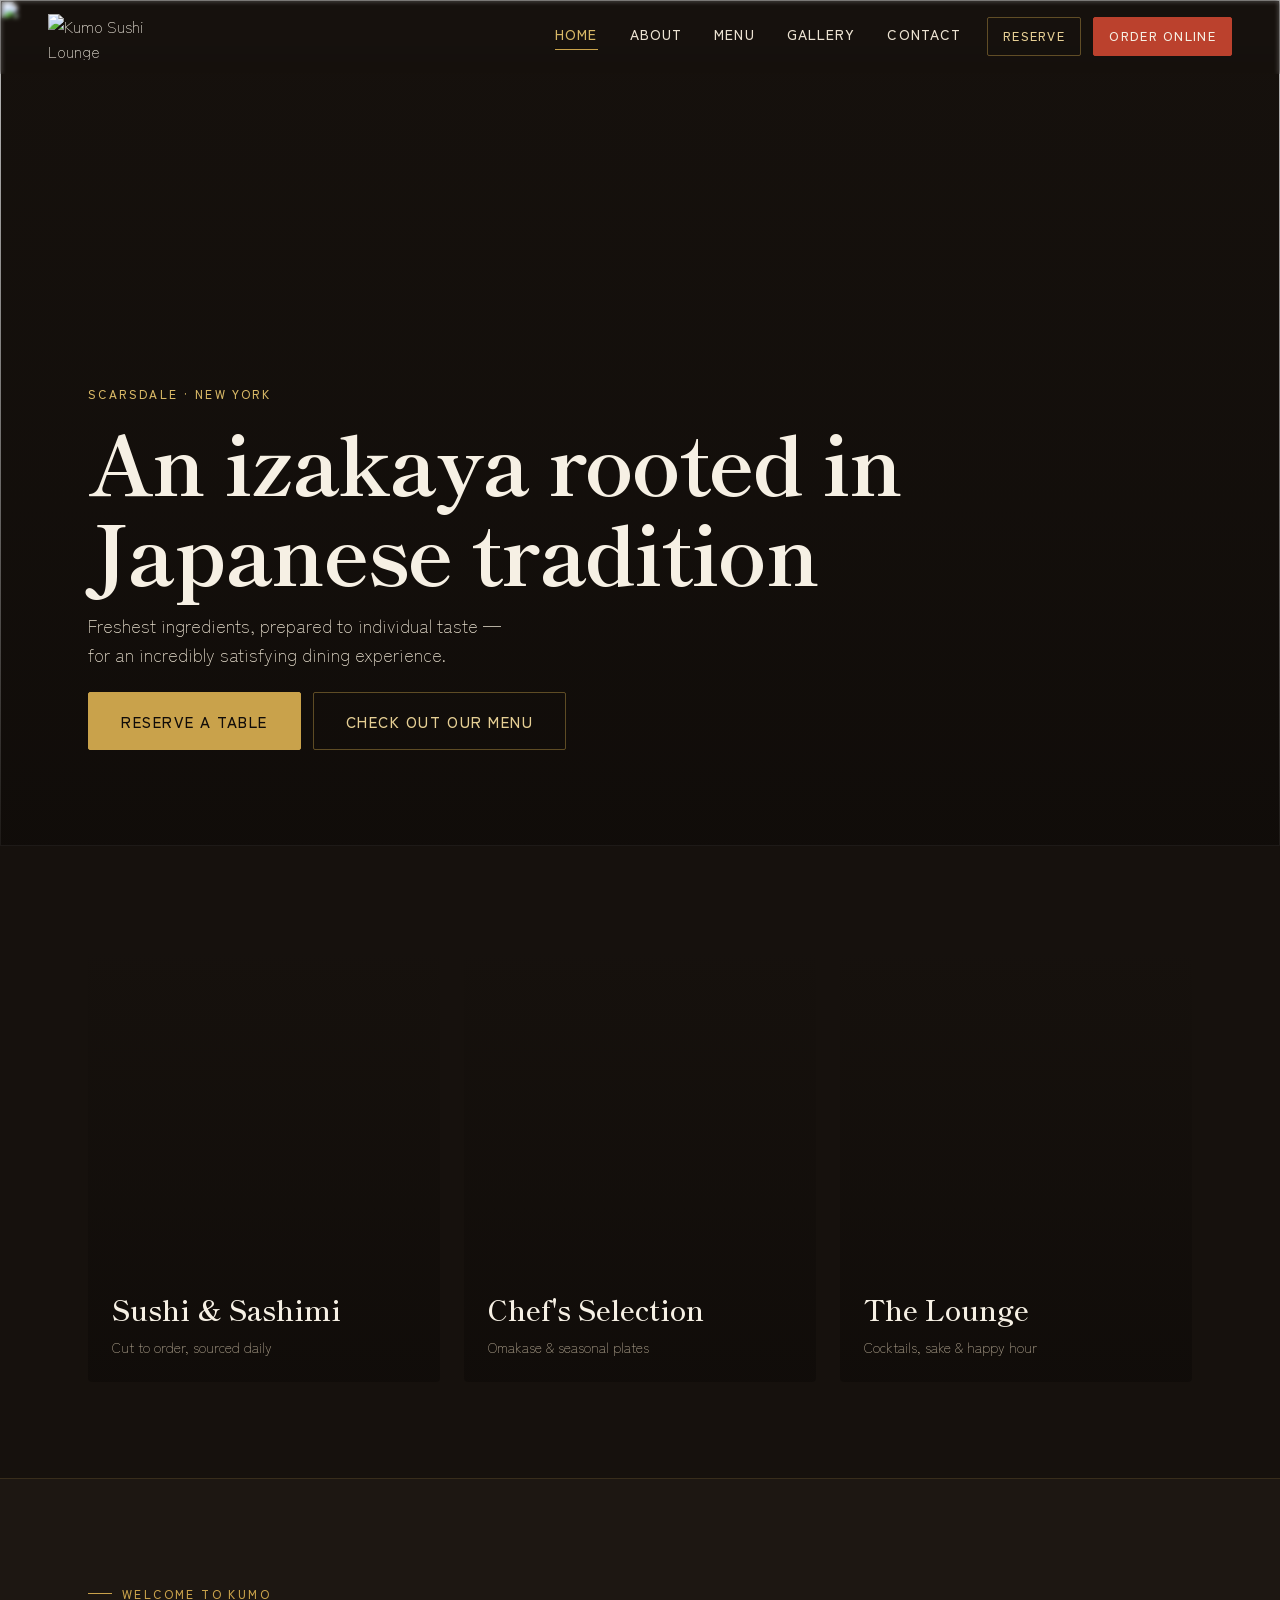
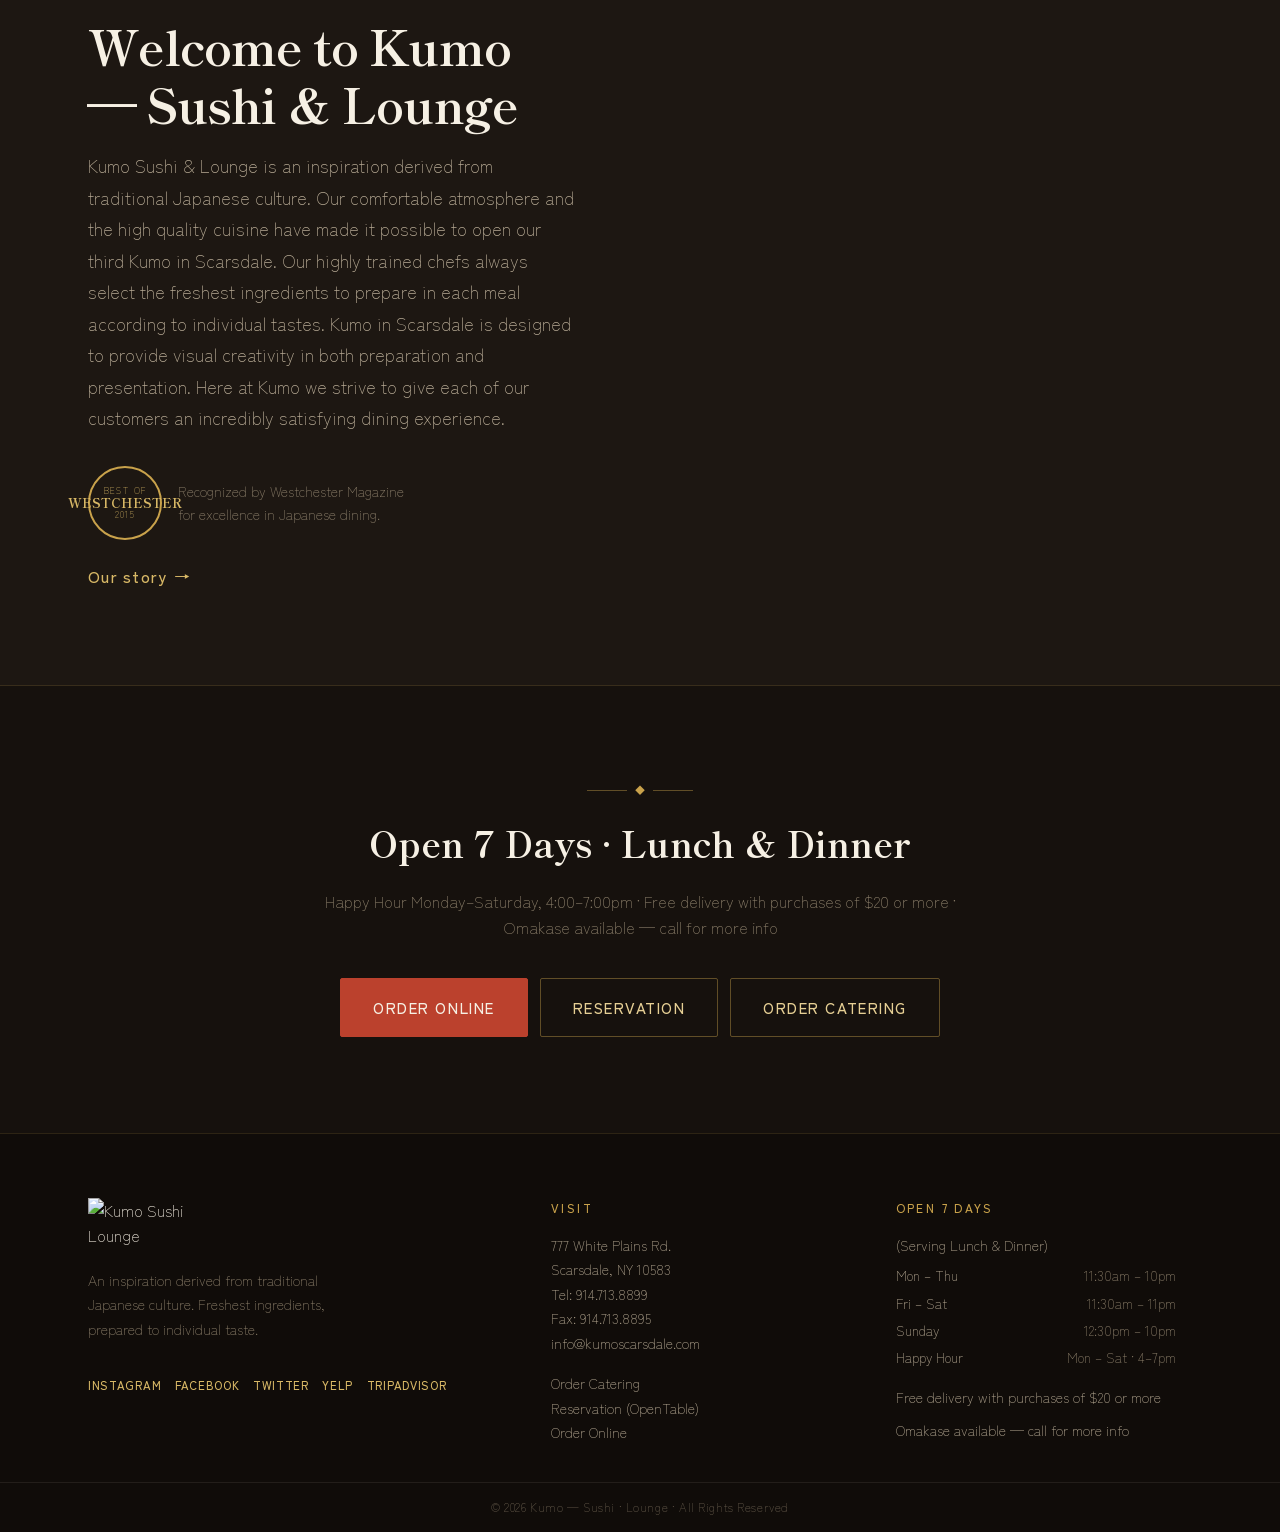
==== index.html @ 569963b5 "Add new pages and update site structure for Kumo Sushi Lounge" ====
<!DOCTYPE html>
<html lang="en">
<head>
<meta charset="utf-8">
<meta name="viewport" content="width=device-width, initial-scale=1">
<meta name="theme-color" content="#c9a24b">
<title>Kumo Sushi Lounge | Japanese Izakaya in Scarsdale, NY</title>
<meta name="description" content="We pick ingredients carefully and use only the freshest and natural ones to prepare every dish, and have been trying to cook them in a healthier way to provide the most nutritious food. Much attention has been attached to ensure you a cozy and inviting ambiance where you could enjoy not only the great meal but also the authentic atmosphere.">
<meta name="robots" content="index, follow">
<meta name="author" content="Kumo Sushi Lounge">
<link rel="canonical" href="https://www.kumoscarsdale.com/">
<meta property="og:type" content="website">
<meta property="og:site_name" content="Kumo Sushi Lounge">
<meta property="og:title" content="Kumo Sushi Lounge | Japanese Izakaya in Scarsdale, NY">
<meta property="og:description" content="We pick ingredients carefully and use only the freshest and natural ones to prepare every dish, and have been trying to cook them in a healthier way to provide the most nutritious food. Much attention has been attached to ensure you a cozy and inviting ambiance where you could enjoy not only the great meal but also the authentic atmosphere.">
<meta property="og:url" content="https://www.kumoscarsdale.com/">
<meta property="og:image" content="https://quseprdus1.blob.core.windows.net/kora-business-images/user-media/dd826c39-4bc3-42fb-8cae-ec34a6b6279a/de8c94d8-887e-4625-825f-ec262dbc28df/1786426370_cwwhte.jpg">
<meta name="twitter:card" content="summary_large_image">
<meta name="twitter:title" content="Kumo Sushi Lounge | Japanese Izakaya in Scarsdale, NY">
<meta name="twitter:description" content="We pick ingredients carefully and use only the freshest and natural ones to prepare every dish, and have been trying to cook them in a healthier way to provide the most nutritious food. Much attention has been attached to ensure you a cozy and inviting ambiance where you could enjoy not only the great meal but also the authentic atmosphere.">
<link rel="icon" href="https://quseprdus1.blob.core.windows.net/kora-business-images/user-media/dd826c39-4bc3-42fb-8cae-ec34a6b6279a/de8c94d8-887e-4625-825f-ec262dbc28df/1786366237_hpxwij.png" type="image/png">
<!-- KORA_GOOGLE_FONTS_START -->
<link rel="preconnect" href="https://fonts.googleapis.com">
<link rel="preconnect" href="https://fonts.gstatic.com" crossorigin>
<link rel="stylesheet" href="https://fonts.googleapis.com/css2?family=Shippori+Mincho:wght@400;500;600;700;800&family=Zen+Kaku+Gothic+New:wght@300;400;500;700&display=swap">
<!-- KORA_GOOGLE_FONTS_END -->
<link href="assets/styles.css" rel="stylesheet">
<link href="assets/site.css" rel="stylesheet">
<link rel="preload" as="image" href="https://quseprdus1.blob.core.windows.net/kora-business-images/user-media/dd826c39-4bc3-42fb-8cae-ec34a6b6279a/de8c94d8-887e-4625-825f-ec262dbc28df/1786426370_cwwhte.jpg">
<script type="application/ld+json">
{
  "@context": "https://schema.org",
  "@type": "Restaurant",
  "name": "Kumo Sushi Lounge",
  "image": "https://quseprdus1.blob.core.windows.net/kora-business-images/user-media/dd826c39-4bc3-42fb-8cae-ec34a6b6279a/de8c94d8-887e-4625-825f-ec262dbc28df/1786426370_cwwhte.jpg",
  "url": "https://www.kumoscarsdale.com/",
  "telephone": "+19147138899",
  "email": "info@kumoscarsdale.com",
  "servesCuisine": ["Japanese", "Sushi"],
  "priceRange": "$$",
  "address": {
    "@type": "PostalAddress",
    "streetAddress": "777 White Plains Rd.",
    "addressLocality": "Scarsdale",
    "addressRegion": "NY",
    "postalCode": "10583",
    "addressCountry": "US"
  },
  "openingHoursSpecification": [
    {"@type":"OpeningHoursSpecification","dayOfWeek":["Monday","Tuesday","Wednesday","Thursday"],"opens":"11:30","closes":"22:00"},
    {"@type":"OpeningHoursSpecification","dayOfWeek":["Friday","Saturday"],"opens":"11:30","closes":"23:00"},
    {"@type":"OpeningHoursSpecification","dayOfWeek":"Sunday","opens":"12:30","closes":"22:00"}
  ],
  "acceptsReservations": "True"
}
</script>
</head>
<body data-page="home">
<a class="sr-only" href="#main">Skip to content</a>
<header class="site-header" data-header></header>
<div class="mobile-nav" data-mobile-nav></div>

<main id="main">
  <section class="hero" aria-label="Kumo Sushi Lounge hero">
    <div class="hero-media">
      <img src="https://quseprdus1.blob.core.windows.net/kora-business-images/user-media/dd826c39-4bc3-42fb-8cae-ec34a6b6279a/de8c94d8-887e-4625-825f-ec262dbc28df/1786426370_cwwhte.jpg" alt="" width="1920" height="1080" fetchpriority="high">
    </div>
    <div class="hero-veil" aria-hidden="true"></div>
    <div class="hero-frame">
      <p class="hero-locale">Scarsdale · New York</p>
      <h1 class="hero-brand">An izakaya rooted in Japanese tradition</h1>
      <p class="hero-line">Freshest ingredients, prepared to individual taste — for an incredibly satisfying dining experience.</p>
      <div class="hero-actions">
        <a class="btn btn-primary" data-reserve href="https://www.opentable.com/restaurant/profile/1505575/reserve?restref=1505575&lang=en-US&ot_source=Restaurant%20website" target="_blank" rel="noopener noreferrer">Reserve a Table</a>
        <a class="btn btn-ghost" href="menu.html">Check Out Our Menu</a>
      </div>
    </div>
  </section>

  <section class="section">
    <div class="tile-grid reveal">
      <a class="tile" href="menu.html" style="background-image:url('https://quseprdus1.blob.core.windows.net/kora-business-images/user-media/dd826c39-4bc3-42fb-8cae-ec34a6b6279a/de8c94d8-887e-4625-825f-ec262dbc28df/1786426315_4klhtc.jpg')" aria-label="Sushi &amp; Sashimi">
        <div class="tile-copy"><h3>Sushi &amp; Sashimi</h3><p>Cut to order, sourced daily</p></div>
      </a>
      <a class="tile" href="menu.html" style="background-image:url('https://quseprdus1.blob.core.windows.net/kora-business-images/user-media/dd826c39-4bc3-42fb-8cae-ec34a6b6279a/de8c94d8-887e-4625-825f-ec262dbc28df/1786426305_e57pcu.jpg')" aria-label="Chef's Selection">
        <div class="tile-copy"><h3>Chef's Selection</h3><p>Omakase &amp; seasonal plates</p></div>
      </a>
      <a class="tile" href="menu.html" style="background-image:url('https://quseprdus1.blob.core.windows.net/kora-business-images/user-media/dd826c39-4bc3-42fb-8cae-ec34a6b6279a/de8c94d8-887e-4625-825f-ec262dbc28df/1786426375_3vnhbb.jpg')" aria-label="The Lounge">
        <div class="tile-copy"><h3>The Lounge</h3><p>Cocktails, sake &amp; happy hour</p></div>
      </a>
    </div>
  </section>

  <section class="story" id="about">
    <div class="story-inner">
      <div class="reveal">
        <p class="kicker">Welcome to Kumo</p>
        <h2>Welcome to Kumo — Sushi &amp; Lounge</h2>
        <p>Kumo Sushi &amp; Lounge is an inspiration derived from traditional Japanese culture. Our comfortable atmosphere and the high quality cuisine have made it possible to open our third Kumo in Scarsdale. Our highly trained chefs always select the freshest ingredients to prepare in each meal according to individual tastes. Kumo in Scarsdale is designed to provide visual creativity in both preparation and presentation. Here at Kumo we strive to give each of our customers an incredibly satisfying dining experience.</p>
        <div class="award-row">
          <div class="award-seal" aria-hidden="true"><span>BEST OF</span><span>WESTCHESTER</span><span>2015</span></div>
          <p>Recognized by Westchester Magazine for excellence in Japanese dining.</p>
        </div>
        <p style="margin-top:1.5rem"><a class="text-link" href="about.html">Our story <span aria-hidden="true">→</span></a></p>
      </div>
      <div class="story-media reveal" style="background-image:url('https://quseprdus1.blob.core.windows.net/kora-business-images/user-media/dd826c39-4bc3-42fb-8cae-ec34a6b6279a/de8c94d8-887e-4625-825f-ec262dbc28df/1786426300_f0ncqg.jpg')" role="img" aria-label="Sashimi at Kumo"></div>
    </div>
  </section>

  <section class="section hours-band reveal">
    <div class="divider" aria-hidden="true"><i></i><span>◆</span><i></i></div>
    <h2>Open 7 Days · Lunch &amp; Dinner</h2>
    <p>Happy Hour Monday–Saturday, 4:00–7:00pm · Free delivery with purchases of $20 or more · Omakase available — call for more info</p>
    <div class="hero-actions">
      <a class="btn btn-hot" data-order href="https://www.toasttab.com/kumo-sushi" target="_blank" rel="noopener noreferrer">Order Online</a>
      <a class="btn btn-ghost" data-reserve href="https://www.opentable.com/restaurant/profile/1505575/reserve?restref=1505575&lang=en-US&ot_source=Restaurant%20website" target="_blank" rel="noopener noreferrer">Reservation</a>
      <a class="btn btn-ghost" data-catering href="https://www.ezcater.com/catering/pvt/kumo-japanese-restaurant-3?fcv=1" target="_blank" rel="noopener noreferrer">Order Catering</a>
    </div>
  </section>
</main>

<footer class="site-footer" data-footer></footer>
<script src="js/includes.js" defer></script>
<script src="js/main.js" defer></script>
</body>
</html>
---- assets/styles.css ----
/* Compiled Tailwind placeholder — brand tokens mirrored for Kora agent. */
:root, :host {
  --font-sans: ui-sans-serif, system-ui, sans-serif;
  --color-brand-primary: #c9a24b;
  --color-brand-primary-dark: #a9853a;
  --color-brand-primary-foreground: #100c09;
  --color-brand-secondary: #16110d;
  --color-brand-secondary-foreground: #f6f0e4;
  --color-brand-accent: #bb412d;
  --color-brand-accent-foreground: #f6f0e4;
  --color-brand-dark: #100c09;
  --color-brand-ink: #f6f0e4;
  --color-brand-muted: #8f826d;
  --color-brand-soft: #1d1712;
  --color-brand-border: rgba(201, 162, 75, 0.28);
  --font-brand: "Shippori Mincho", "Times New Roman", serif;
  --font-heading: "Shippori Mincho", "Times New Roman", serif;
  --font-body: "Zen Kaku Gothic New", system-ui, sans-serif;
  --font-nav: "Zen Kaku Gothic New", system-ui, sans-serif;
}
@layer base {
  :root {
    --header-h: 72px;
    --site-chrome-h: 72px;
    --ease: cubic-bezier(0.22, 1, 0.36, 1);
    --color-brand-primary: #c9a24b;
    --color-brand-primary-dark: #a9853a;
    --color-brand-primary-foreground: #100c09;
    --color-brand-secondary: #16110d;
    --color-brand-secondary-foreground: #f6f0e4;
    --color-brand-accent: #bb412d;
    --color-brand-accent-foreground: #f6f0e4;
    --color-brand-dark: #100c09;
    --color-brand-ink: #f6f0e4;
    --color-brand-muted: #8f826d;
    --color-brand-soft: #1d1712;
    --color-brand-border: rgba(201, 162, 75, 0.28);
    --font-brand: "Shippori Mincho", "Times New Roman", serif;
    --font-heading: "Shippori Mincho", "Times New Roman", serif;
    --font-body: "Zen Kaku Gothic New", system-ui, sans-serif;
    --font-nav: "Zen Kaku Gothic New", system-ui, sans-serif;
  }
  html { scroll-behavior: smooth; }
  body {
    font-family: var(--font-body);
    color: var(--color-brand-ink);
    background: var(--color-brand-secondary);
    line-height: 1.6;
    -webkit-font-smoothing: antialiased;
  }
  h1, h2, h3, h4, h5, h6 { font-family: var(--font-brand); }
}
---- assets/site.css ----
/* Kumo Sushi Lounge — layout/components aligned to design-system NavBar, Home, Pages, Footer */
:root {
  /* Ink */
  --kumo-ink-900: #100c09;
  --kumo-ink-800: #16110d;
  --kumo-ink-700: #1d1712;
  --kumo-ink-600: #26201a;

  /* Gold */
  --kumo-gold-300: #e6cf94;
  --kumo-gold-400: #d8b866;
  --kumo-gold-500: #c9a24b;
  --kumo-gold-600: #a9853a;

  /* Vermilion */
  --kumo-red-400: #d0523c;
  --kumo-red-500: #bb412d;

  /* Cream */
  --kumo-cream-50: #f6f0e4;
  --kumo-cream-100: #ece3d2;
  --kumo-cream-300: #b9ac96;
  --kumo-cream-400: #8f826d;
  --kumo-cream-500: #6a5f4f;

  /* Semantic */
  --surface-base: var(--kumo-ink-800);
  --surface-raised: var(--kumo-ink-700);
  --surface-footer: var(--kumo-ink-900);
  --border-hairline: rgba(201, 162, 75, 0.16);
  --border-strong: rgba(201, 162, 75, 0.42);
  --border-muted: rgba(246, 240, 228, 0.08);
  --accent: var(--kumo-gold-500);
  --accent-hover: var(--kumo-gold-400);
  --accent-hot: var(--kumo-red-500);
  --accent-hot-hover: var(--kumo-red-400);
  --text-strong: var(--kumo-cream-50);
  --text-body: var(--kumo-cream-300);
  --text-muted: var(--kumo-cream-400);
  --text-on-accent: var(--kumo-ink-900);

  /* Kora brand mirrors */
  --color-brand-primary: var(--kumo-gold-500);
  --color-brand-primary-dark: var(--kumo-gold-600);
  --color-brand-primary-foreground: var(--kumo-ink-900);
  --color-brand-secondary: var(--kumo-ink-800);
  --color-brand-secondary-foreground: var(--kumo-cream-50);
  --color-brand-accent: var(--kumo-red-500);
  --color-brand-accent-foreground: var(--kumo-cream-50);
  --color-brand-dark: var(--kumo-ink-900);
  --color-brand-ink: var(--kumo-cream-50);
  --color-brand-muted: var(--kumo-cream-400);
  --color-brand-soft: var(--kumo-ink-700);
  --color-brand-border: var(--border-hairline);

  --font-brand: "Shippori Mincho", "Times New Roman", serif;
  --font-heading: "Shippori Mincho", "Times New Roman", serif;
  --font-display: "Shippori Mincho", "Times New Roman", serif;
  --font-nav: "Zen Kaku Gothic New", system-ui, sans-serif;
  --font-body: "Zen Kaku Gothic New", system-ui, sans-serif;

  --space-3: 0.75rem;
  --space-4: 1rem;
  --space-5: 1.5rem;
  --space-6: 2rem;
  --space-7: 3rem;
  --space-8: 4rem;
  --space-9: 6rem;
  --radius-sm: 2px;
  --radius-md: 4px;
  --container-max: 1200px;
  --container-wide: 1440px;
  --header-h: 72px;
  --site-chrome-h: 72px;
  --ease: cubic-bezier(0.22, 1, 0.36, 1);
  --pad: clamp(1.15rem, 4.5vw, 3rem);
  --max: var(--container-max);
  --wide: var(--container-wide);
  --scrim-bottom: linear-gradient(to top, rgba(16, 12, 9, 0.92) 0%, rgba(16, 12, 9, 0.5) 40%, rgba(16, 12, 9, 0) 100%);
  --glow-gold-strong: 0 0 24px rgba(201, 162, 75, 0.4);
  --transition-base: all 260ms var(--ease);
  --ls-wide: 0.08em;
  --ls-wider: 0.2em;
}

*, *::before, *::after { box-sizing: border-box; margin: 0; padding: 0; }

html { scroll-behavior: smooth; overflow-x: clip; }

body {
  font-family: var(--font-body);
  color: var(--text-strong);
  background: var(--surface-base);
  line-height: 1.6;
  font-weight: 300;
  overflow-x: clip;
  -webkit-font-smoothing: antialiased;
}

body.nav-open { overflow: hidden; }

img { max-width: 100%; display: block; }
a { color: inherit; text-decoration: none; }
button { font: inherit; cursor: pointer; border: 0; background: none; color: inherit; }
ul { list-style: none; }
address { font-style: normal; }
h1, h2, h3, h4, h5, h6 { font-family: var(--font-display); font-weight: 700; color: var(--text-strong); }

.sr-only {
  position: absolute; width: 1px; height: 1px; padding: 0; margin: -1px;
  overflow: hidden; clip: rect(0,0,0,0); white-space: nowrap; border: 0;
}

.kicker {
  display: inline-flex;
  align-items: center;
  gap: 10px;
  font-family: var(--font-body);
  font-size: 0.75rem;
  font-weight: 500;
  letter-spacing: var(--ls-wider);
  text-transform: uppercase;
  color: var(--kumo-gold-500);
}
.story .kicker::before {
  content: "";
  width: 24px;
  height: 1px;
  background: var(--accent);
  display: inline-block;
}

.text-link {
  display: inline-flex;
  align-items: center;
  gap: 0.4rem;
  color: var(--kumo-gold-400);
  font-weight: 500;
  letter-spacing: var(--ls-wide);
  transition: color 0.25s var(--ease);
}
.text-link:hover { color: var(--kumo-gold-300); }

/* Buttons — match DS Button.jsx */
.btn {
  display: inline-flex;
  align-items: center;
  justify-content: center;
  gap: 10px;
  padding: 0.8rem 1.35rem;
  font-family: var(--font-body);
  font-size: 0.875rem;
  font-weight: 500;
  letter-spacing: 0.1em;
  text-transform: uppercase;
  border-radius: var(--radius-sm);
  border: 1px solid transparent;
  white-space: nowrap;
  max-width: 100%;
  transition: var(--transition-base);
}
.btn-sm {
  padding: 0.5rem 0.95rem;
  font-size: 0.8rem;
}
.btn-lg,
.hero-actions .btn,
.hours-band .btn,
.menu-foot .btn,
.menu-actions .btn {
  padding: 0.95rem 1.5rem;
  font-size: 0.9rem;
}
.btn-primary {
  background: var(--accent);
  color: var(--text-on-accent);
  border-color: var(--accent);
}
.btn-primary:hover {
  background: var(--accent-hover);
  border-color: var(--accent-hover);
  box-shadow: var(--glow-gold-strong);
}
.btn-hot {
  background: var(--accent-hot);
  color: var(--kumo-cream-50);
  border-color: var(--accent-hot);
}
.btn-hot:hover {
  background: var(--accent-hot-hover);
  border-color: var(--accent-hot-hover);
}
.btn-ghost {
  background: transparent;
  color: var(--kumo-gold-300);
  border-color: var(--border-strong);
}
.btn-ghost:hover {
  background: rgba(201, 162, 75, 0.1);
  border-color: var(--accent);
  color: var(--kumo-gold-300);
}

/* ========== Header / NavBar ========== */
.site-header {
  position: fixed;
  inset: 0 0 auto;
  z-index: 100;
  background: transparent;
  border-bottom: 1px solid transparent;
  backdrop-filter: blur(2px);
  transition: background 0.3s var(--ease), border-color 0.3s var(--ease), backdrop-filter 0.3s var(--ease);
}
.site-header.is-scrolled {
  background: rgba(16, 12, 9, 0.88);
  border-bottom-color: var(--border-hairline);
  backdrop-filter: blur(8px);
}
body:not([data-page="home"]) .site-header {
  background: var(--surface-footer);
  border-bottom-color: var(--border-hairline);
  backdrop-filter: none;
}

.nav-shell {
  width: min(var(--container-wide), 100%);
  margin: 0 auto;
  padding: 0.85rem var(--pad);
  display: flex;
  align-items: center;
  gap: clamp(0.75rem, 2vw, 2rem);
}

.brand {
  display: flex;
  align-items: center;
  flex-shrink: 0;
}
.brand img {
  height: clamp(34px, 8vw, 46px);
  width: auto;
  object-fit: contain;
}

.nav-links {
  display: flex;
  align-items: center;
  gap: var(--space-6);
  margin-left: auto;
  font-family: var(--font-body);
  font-size: 0.875rem;
  font-weight: 500;
}
.nav-links a {
  color: var(--kumo-cream-100);
  letter-spacing: var(--ls-wide);
  text-transform: uppercase;
  padding-bottom: 4px;
  border-bottom: 1px solid transparent;
  transition: var(--transition-base);
}
.nav-links a:hover {
  color: var(--kumo-gold-400);
}
.nav-links a[aria-current="page"] {
  color: var(--kumo-gold-400);
  border-bottom-color: var(--accent);
}

.nav-actions {
  display: flex;
  align-items: center;
  gap: var(--space-3);
  flex-shrink: 0;
}

.nav-toggle {
  display: none;
  width: 42px;
  height: 42px;
  align-items: center;
  justify-content: center;
  color: var(--text-strong);
  margin-left: auto;
}
.icon-stroke { width: 22px; height: 22px; }

.mobile-nav {
  display: none;
  position: fixed;
  left: 0; right: 0;
  top: var(--header-h);
  z-index: 99;
  max-height: calc(100dvh - var(--header-h));
  overflow-y: auto;
  background: var(--surface-footer);
  border-bottom: 1px solid var(--border-hairline);
  padding: 0.75rem var(--pad) 1.25rem;
  flex-direction: column;
  gap: 0.15rem;
}
.mobile-nav.is-open { display: flex; }
.mobile-nav a {
  font-family: var(--font-body);
  font-weight: 500;
  letter-spacing: var(--ls-wide);
  text-transform: uppercase;
  padding: 0.85rem 0;
  color: var(--kumo-cream-100);
  font-size: 0.95rem;
  border-bottom: 1px solid var(--border-muted);
  min-height: 44px;
  display: flex;
  align-items: center;
}
.mobile-nav a:last-child { border-bottom: 0; }

@media (max-width: 980px) {
  .nav-links,
  .nav-actions { display: none; }
  .nav-toggle { display: inline-flex; }
}

/* ========== Hero ========== */
.hero {
  position: relative;
  min-height: min(94vh, 920px);
  min-height: min(94dvh, 920px);
  display: flex;
  align-items: flex-end;
  color: var(--text-strong);
  overflow: hidden;
}
.hero-media { position: absolute; inset: 0; }
.hero-media img {
  width: 100%;
  height: 100%;
  object-fit: cover;
  animation: hero-zoom 18s ease-in-out infinite alternate;
}
@keyframes hero-zoom {
  from { transform: scale(1); }
  to { transform: scale(1.06); }
}
.hero-veil {
  position: absolute;
  inset: 0;
  z-index: 1;
  background: var(--scrim-bottom);
}
.hero-frame {
  position: relative;
  z-index: 2;
  width: min(var(--container-max), 100%);
  margin: 0 auto;
  padding: calc(var(--header-h) + 1.25rem) var(--pad) clamp(2.5rem, 8vw, 6rem);
}
.hero-locale {
  font-family: var(--font-body);
  font-size: clamp(0.68rem, 1.8vw, 0.75rem);
  font-weight: 500;
  letter-spacing: var(--ls-wider);
  text-transform: uppercase;
  color: var(--kumo-gold-400);
}
.hero-brand {
  margin: 0.75rem 0 0;
  font-family: var(--font-display);
  font-weight: 700;
  font-size: clamp(2rem, 6.5vw, 5.25rem);
  line-height: 1.08;
  letter-spacing: -0.02em;
  max-width: 16ch;
  color: var(--text-strong);
  text-wrap: balance;
}
.hero-line {
  margin: 1rem 0 0;
  max-width: 46ch;
  font-family: var(--font-body);
  font-weight: 300;
  font-size: clamp(0.95rem, 2.4vw, 1.125rem);
  line-height: 1.65;
  color: var(--kumo-cream-100);
}
.hero-actions {
  display: flex;
  flex-wrap: wrap;
  gap: 0.75rem;
  margin-top: 1.35rem;
}

/* ========== Sections ========== */
.section {
  width: min(var(--container-max), 100%);
  margin: 0 auto;
  padding: clamp(2.75rem, 8vw, 6rem) var(--pad);
}

.tile-grid {
  display: grid;
  grid-template-columns: 1fr;
  gap: 1rem;
}
@media (min-width: 640px) {
  .tile-grid { grid-template-columns: repeat(2, 1fr); gap: 1.25rem; }
}
@media (min-width: 960px) {
  .tile-grid { grid-template-columns: repeat(3, 1fr); gap: var(--space-5); }
}
.tile {
  position: relative;
  aspect-ratio: 4 / 5;
  overflow: hidden;
  border-radius: var(--radius-md);
  background: center/cover no-repeat;
}
.tile::after {
  content: "";
  position: absolute;
  inset: 0;
  background: var(--scrim-bottom);
}
.tile-copy {
  position: absolute;
  bottom: 0;
  left: 0;
  z-index: 1;
  padding: clamp(1rem, 3vw, 1.5rem);
}
.tile-copy h3 {
  font-family: var(--font-display);
  font-size: clamp(1.35rem, 3vw, 1.75rem);
  font-weight: 600;
  color: var(--text-strong);
}
.tile-copy p {
  margin-top: 4px;
  font-size: 0.875rem;
  font-weight: 300;
  color: var(--kumo-cream-300);
}

.story {
  background: var(--surface-raised);
  border-top: 1px solid var(--border-hairline);
  border-bottom: 1px solid var(--border-hairline);
}
.story-inner {
  width: min(var(--container-max), 100%);
  margin: 0 auto;
  padding: clamp(2.75rem, 8vw, 6rem) var(--pad);
  display: grid;
  grid-template-columns: 1fr;
  gap: clamp(1.5rem, 4vw, 4rem);
  align-items: center;
}
@media (min-width: 900px) {
  .story-inner { grid-template-columns: 1fr 1fr; }
}
.story h2 {
  margin-top: 14px;
  font-size: clamp(1.65rem, 4.2vw, 3rem);
  font-weight: 700;
  line-height: 1.2;
  letter-spacing: -0.02em;
  text-wrap: balance;
}
.story .kicker + h2 + p {
  margin-top: 18px;
  color: var(--text-body);
  font-weight: 300;
  font-size: clamp(1rem, 2.2vw, 1.125rem);
  line-height: 1.75;
  max-width: 54ch;
}
.story-media {
  min-height: 220px;
  background: center/cover no-repeat;
  aspect-ratio: 4 / 3;
  border-radius: var(--radius-md);
  order: -1;
}
@media (min-width: 900px) {
  .story-media { order: 0; min-height: 280px; }
}
.award-row {
  display: flex;
  align-items: center;
  gap: var(--space-4);
  margin-top: var(--space-6);
}
.award-seal {
  width: 74px;
  height: 74px;
  border-radius: 50%;
  border: 2px solid var(--accent);
  display: flex;
  flex-direction: column;
  align-items: center;
  justify-content: center;
  text-align: center;
  line-height: 1.1;
  color: var(--kumo-gold-400);
  flex-shrink: 0;
}
.award-seal span:nth-child(1),
.award-seal span:nth-child(3) { font-size: 9px; letter-spacing: 0.15em; }
.award-seal span:nth-child(2) {
  font-family: var(--font-display);
  font-size: 13px;
  font-weight: 700;
}
.award-row p {
  margin: 0;
  font-size: 0.875rem;
  font-weight: 300;
  color: var(--text-muted);
  max-width: 30ch;
}

.hours-band {
  text-align: center;
  display: flex;
  flex-direction: column;
  align-items: center;
  gap: 1rem;
}
.hours-band h2 {
  font-size: clamp(1.45rem, 4vw, 2.25rem);
  font-weight: 700;
  text-wrap: balance;
  padding-inline: 0.25rem;
}
.hours-band > p {
  color: var(--text-muted);
  font-weight: 300;
  font-size: clamp(0.9rem, 2.2vw, 1rem);
  line-height: 1.65;
  max-width: 42rem;
}
.divider {
  display: flex;
  align-items: center;
  gap: 8px;
}
.divider i {
  width: 40px;
  height: 1px;
  background: var(--border-strong);
}
.divider span { color: var(--kumo-gold-500); font-size: 10px; }

/* ========== Inner page intro ========== */
.page-intro {
  padding-top: calc(var(--header-h) + 0.5rem);
  background: radial-gradient(120% 140% at 50% 0%, #241c14 0%, #16110d 60%);
  border-bottom: 1px solid var(--border-hairline);
  text-align: center;
}
.page-intro-inner {
  width: min(var(--container-max), 100%);
  margin: 0 auto;
  padding: clamp(1.75rem, 5vw, 4rem) var(--pad);
}
.page-intro .kicker {
  color: var(--kumo-gold-500);
  margin: 0;
  justify-content: center;
}
.page-intro h1 {
  margin-top: 0.65rem;
  font-size: clamp(2rem, 6vw, 3.75rem);
  letter-spacing: -0.02em;
  font-weight: 700;
  text-wrap: balance;
}
.page-intro-inner > p:not(.kicker) {
  margin: 0.9rem auto 0;
  max-width: 54ch;
  color: var(--text-body);
  font-weight: 300;
  font-size: clamp(0.95rem, 2.2vw, 1.125rem);
  line-height: 1.7;
}

/* ========== Menu ledger (Green Chili layout, Kumo styling) ========== */
.menu-ledger {
  --ledger-sticky-offset: calc(var(--header-h) + 0.75rem);
  --pad: clamp(1.25rem, 4vw, 3rem);
  width: 100%;
  max-width: var(--container-wide);
  margin: 0 auto;
  padding: 2.5rem var(--pad) 4rem;
  display: grid;
  gap: 1.25rem;
  box-sizing: border-box;
}

@media (max-width: 899px) {
  .menu-ledger {
    --ledger-sticky-offset: calc(var(--header-h) + 4.5rem);
  }
}

@media (min-width: 900px) {
  .menu-ledger {
    grid-template-columns: max-content 1fr;
    gap: 2rem;
    align-items: start;
  }
}

.menu-ledger-nav {
  display: flex;
  flex-direction: row;
  flex-wrap: nowrap;
  align-items: center;
  gap: 0.45rem;
  overflow-x: auto;
  overflow-y: hidden;
  -webkit-overflow-scrolling: touch;
  scrollbar-width: none;
  -ms-overflow-style: none;
  padding: 0.55rem 0;
  margin: 0 calc(-1 * var(--pad));
  padding-inline: var(--pad);
  background: var(--surface-base);
  position: sticky;
  top: var(--header-h);
  z-index: 40;
  border-bottom: 1px solid var(--border-hairline);
}

.menu-ledger-nav::-webkit-scrollbar {
  display: none;
  width: 0;
  height: 0;
}

@media (min-width: 900px) {
  .menu-ledger-nav {
    flex-direction: column;
    align-items: stretch;
    position: sticky;
    top: calc(var(--header-h) + 1rem);
    overflow-x: hidden;
    overflow-y: auto;
    -webkit-overflow-scrolling: touch;
    scrollbar-width: thin;
    margin: 0;
    padding: 0;
    background: transparent;
    border-bottom: 0;
    max-width: 240px;
    max-height: calc(100vh - var(--header-h) - 2rem);
  }
}

.ledger-link {
  flex: 0 0 auto;
  width: auto;
  max-width: none;
  white-space: nowrap;
  text-align: left;
  padding: 0.55rem 0.9rem;
  font-family: var(--font-body);
  font-size: 0.78rem;
  font-weight: 500;
  letter-spacing: var(--ls-wide);
  text-transform: uppercase;
  color: var(--kumo-cream-300);
  border: 1px solid var(--border-hairline);
  background: var(--surface-raised);
  cursor: pointer;
  transition: color 0.25s, border-color 0.25s, background 0.25s;
}

@media (min-width: 900px) {
  .ledger-link {
    width: 100%;
    white-space: normal;
    border: 0;
    border-left: 3px solid transparent;
    padding: 0.65rem 0.85rem;
    background: transparent;
  }
}

.ledger-link:hover {
  color: var(--kumo-gold-400);
  border-color: var(--border-strong);
  background: rgba(201, 162, 75, 0.08);
}

.ledger-link.is-active {
  color: var(--kumo-gold-400);
  border-color: var(--accent);
  background: rgba(201, 162, 75, 0.12);
}

@media (min-width: 900px) {
  .ledger-link:hover {
    border-color: transparent;
    border-left-color: rgba(201, 162, 75, 0.45);
    background: rgba(201, 162, 75, 0.06);
  }

  .ledger-link.is-active {
    border-color: transparent;
    border-left-color: var(--accent);
    background: rgba(201, 162, 75, 0.1);
  }
}

.menu-ledger-body {
  min-width: 0;
}

.ledger-block {
  scroll-margin-top: var(--ledger-sticky-offset);
  margin-bottom: var(--space-8);
}

.ledger-block:last-of-type {
  margin-bottom: 1rem;
}

.menu-section-head,
.ledger-block-head {
  display: flex;
  flex-direction: column;
  align-items: flex-start;
  gap: 0.35rem;
  border-bottom: 1px solid var(--border-hairline);
  padding-bottom: var(--space-3);
  margin-bottom: 0.25rem;
}
@media (min-width: 640px) {
  .menu-section-head,
  .ledger-block-head {
    flex-direction: row;
    align-items: baseline;
    justify-content: space-between;
    gap: 16px;
  }
}
.ledger-block-head h2 {
  font-size: clamp(1.35rem, 3vw, 2.25rem);
  font-weight: 700;
}
.ledger-block-head span {
  font-size: 0.8rem;
  font-style: italic;
  font-weight: 300;
  color: var(--kumo-gold-400);
  max-width: 36ch;
  text-align: left;
}
@media (min-width: 640px) {
  .ledger-block-head span {
    text-align: right;
    max-width: 28ch;
  }
}
.menu-row {
  display: flex;
  align-items: flex-start;
  justify-content: space-between;
  gap: 0.75rem 1rem;
  padding: 0.85rem 0;
  border-bottom: 1px solid var(--border-muted);
}
.menu-row h3 {
  font-size: clamp(1.05rem, 2.5vw, 1.35rem);
  font-weight: 600;
  display: inline;
  line-height: 1.35;
}
.menu-row p {
  margin-top: 4px;
  font-size: 0.85rem;
  font-weight: 300;
  color: var(--text-muted);
  line-height: 1.5;
}
.menu-row .price {
  font-family: var(--font-display);
  font-size: clamp(0.95rem, 2vw, 1.125rem);
  font-weight: 500;
  color: var(--kumo-gold-400);
  white-space: nowrap;
  flex-shrink: 0;
  padding-top: 0.15rem;
}
.menu-actions.ledger-order {
  display: flex;
  flex-direction: column;
  flex-wrap: wrap;
  align-items: center;
  gap: var(--space-5);
  margin-top: 2rem;
  text-align: center;
}
.menu-actions.ledger-order .divider {
  margin: 0 auto;
}
.menu-actions.ledger-order p {
  color: var(--text-muted);
  font-weight: 300;
  max-width: 46ch;
}
.badge {
  display: inline-flex;
  margin-left: 10px;
  padding: 0.15rem 0.45rem;
  font-family: var(--font-body);
  font-size: 0.65rem;
  letter-spacing: 0.08em;
  text-transform: uppercase;
  border: 1px solid var(--border-strong);
  color: var(--kumo-gold-400);
  vertical-align: middle;
  border-radius: var(--radius-sm);
}
.badge-hot {
  border-color: rgba(187, 65, 45, 0.5);
  color: var(--kumo-red-400);
}
.menu-foot {
  text-align: center;
  display: flex;
  flex-direction: column;
  align-items: center;
  gap: var(--space-5);
}
.menu-foot p { color: var(--text-muted); font-weight: 300; }

/* ========== About ========== */
.about-grid {
  width: min(var(--container-max), 100%);
  margin: 0 auto;
  padding: clamp(2rem, 6vw, 3rem) var(--pad) clamp(3rem, 8vw, 5rem);
  display: grid;
  grid-template-columns: 1fr;
  gap: clamp(1.5rem, 4vw, 4rem);
  align-items: center;
}
@media (min-width: 900px) {
  .about-grid { grid-template-columns: 1fr 1fr; }
}
.about-grid .photo {
  aspect-ratio: 4 / 3;
  min-height: 220px;
  background: center/cover no-repeat;
  border-radius: var(--radius-md);
}
@media (min-width: 900px) {
  .about-grid .photo { aspect-ratio: 3 / 4; }
}
.about-copy p {
  color: var(--text-body);
  line-height: 1.75;
  font-size: clamp(1rem, 2.2vw, 1.125rem);
  font-weight: 300;
}
.about-copy p + p { margin-top: 1.1rem; }
.stat-row {
  display: grid;
  grid-template-columns: repeat(3, minmax(0, 1fr));
  gap: 1rem;
  margin-top: 1.5rem;
}
.stat-row strong {
  display: block;
  font-family: var(--font-display);
  font-size: clamp(1.5rem, 4vw, 2.25rem);
  font-weight: 700;
  color: var(--kumo-gold-400);
}
.stat-row span {
  font-size: 0.68rem;
  letter-spacing: var(--ls-wide);
  text-transform: uppercase;
  color: var(--text-muted);
  line-height: 1.3;
}

/* ========== Gallery (masonry on md+) ========== */
.gallery-grid {
  width: min(var(--container-wide), 100%);
  margin: 0 auto;
  padding: clamp(1.25rem, 4vw, 2rem) var(--pad) clamp(3rem, 8vw, 6rem);
  column-count: 1;
  column-gap: var(--space-4);
}
.gallery-cell {
  display: block;
  width: 100%;
  margin: 0 0 var(--space-4);
  break-inside: avoid;
  page-break-inside: avoid;
  -webkit-column-break-inside: avoid;
  aspect-ratio: 1;
  background: center/cover no-repeat;
  border: 0;
  border-radius: var(--radius-md);
  cursor: zoom-in;
  transition: transform 0.35s var(--ease), filter 0.35s var(--ease), opacity 0.5s var(--ease);
  opacity: 1;
}
/* Staggered portrait / landscape for masonry feel */
.gallery-cell:nth-child(5n + 1) { aspect-ratio: 3 / 4; }
.gallery-cell:nth-child(5n + 2) { aspect-ratio: 1 / 1; }
.gallery-cell:nth-child(5n + 3) { aspect-ratio: 4 / 5; }
.gallery-cell:nth-child(5n + 4) { aspect-ratio: 5 / 4; }
.gallery-cell:nth-child(5n + 5) { aspect-ratio: 1 / 1; }
.gallery-cell:hover {
  transform: scale(1.015);
  filter: brightness(1.08);
}

@media (min-width: 640px) {
  .gallery-grid {
    column-count: 2;
  }
}

@media (min-width: 900px) {
  .gallery-grid {
    column-count: 3;
  }
}

@media (min-width: 1200px) {
  .gallery-grid {
    column-count: 3;
    column-gap: 1.25rem;
  }
  .gallery-cell {
    margin-bottom: 1.25rem;
  }
}

/* ========== Contact ========== */
.contact-split {
  width: min(var(--container-max), 100%);
  margin: 0 auto;
  padding: clamp(2rem, 6vw, 3rem) var(--pad) clamp(3rem, 8vw, 5rem);
  display: grid;
  grid-template-columns: 1fr;
  gap: clamp(1.5rem, 4vw, 4rem);
}
@media (min-width: 900px) {
  .contact-split { grid-template-columns: 1fr 1fr; }
}
.contact-row {
  padding: 1.1rem 0;
  border-bottom: 1px solid var(--border-hairline);
}
.contact-row .label {
  font-size: 0.75rem;
  font-weight: 500;
  letter-spacing: var(--ls-wider);
  text-transform: uppercase;
  color: var(--kumo-gold-500);
  margin-bottom: 8px;
}
.contact-row div {
  color: var(--text-body);
  line-height: 1.6;
  font-size: clamp(0.98rem, 2.2vw, 1.125rem);
  font-weight: 300;
  overflow-wrap: anywhere;
}
.contact-row a:hover { color: var(--kumo-gold-400); }
.contact-actions {
  display: flex;
  flex-wrap: wrap;
  gap: 0.75rem;
  margin-top: 1.35rem;
}
.contact-form-panel {
  background: var(--surface-raised);
  border: 1px solid var(--border-hairline);
  border-radius: var(--radius-md);
  padding: clamp(1.25rem, 4vw, 3rem);
}
.contact-form-panel h2 {
  font-size: clamp(1.35rem, 3vw, 1.75rem);
  font-weight: 600;
  margin-bottom: var(--space-5);
}
.contact-form {
  display: flex;
  flex-direction: column;
  gap: var(--space-4);
}
.contact-form label {
  display: block;
  font-size: 0.75rem;
  font-weight: 500;
  letter-spacing: var(--ls-wider);
  text-transform: uppercase;
  color: var(--kumo-gold-500);
  margin-bottom: 8px;
}
.contact-form input,
.contact-form textarea,
.contact-form select {
  width: 100%;
  box-sizing: border-box;
  padding: 0.8rem 0.95rem;
  background: var(--kumo-ink-900);
  border: 1px solid var(--border-hairline);
  border-radius: var(--radius-sm);
  color: var(--text-strong);
  font: inherit;
  font-size: 16px; /* avoid iOS zoom */
  transition: var(--transition-base);
}
.contact-form input:focus,
.contact-form textarea:focus,
.contact-form select:focus {
  outline: none;
  border-color: var(--accent);
  box-shadow: 0 0 0 3px rgba(201, 162, 75, 0.55);
}
.form-status {
  display: none;
  font-size: 0.9rem;
  min-height: 1.25rem;
  margin-top: 0.35rem;
}
.form-status.is-visible,
.form-status.is-error,
.form-status.is-success,
.form-status.is-neutral,
.form-status.form-status--error,
.form-status.form-status--success,
.form-status.form-status--neutral {
  display: block;
}
.form-status.is-error,
.form-status.form-status--error { color: var(--kumo-red-400); }
.form-status.is-success,
.form-status.form-status--success { color: var(--kumo-gold-400); }
.form-status.is-neutral,
.form-status.form-status--neutral { color: var(--kumo-mist-300); }
.g-recaptcha-scale {
  overflow: hidden;
  max-width: 100%;
  margin-top: 0.25rem;
}

.map-embed {
  width: 100%;
  height: min(240px, 45vw);
  min-height: 200px;
  margin-top: 1.5rem;
  border: 1px solid var(--border-strong);
  border-radius: var(--radius-md);
}

/* ========== Footer ========== */
.site-footer {
  background: var(--surface-footer);
  border-top: 1px solid var(--border-hairline);
}
.footer-shell {
  width: min(var(--container-max), 100%);
  margin: 0 auto;
  padding: clamp(2.5rem, 7vw, 4rem) var(--pad) clamp(1.5rem, 4vw, 2rem);
  display: grid;
  grid-template-columns: 1fr;
  gap: clamp(1.75rem, 4vw, 3rem);
}
@media (min-width: 720px) {
  .footer-shell {
    grid-template-columns: 1fr 1fr;
  }
}
@media (min-width: 960px) {
  .footer-shell {
    grid-template-columns: 1.4fr 1fr 1fr;
  }
}
.footer-brand img {
  height: 48px;
  width: auto;
  object-fit: contain;
  margin-bottom: var(--space-4);
}
@media (min-width: 900px) {
  .footer-brand img { height: 54px; }
}
.footer-brand p {
  max-width: 36ch;
  font-size: 0.875rem;
  font-weight: 300;
  line-height: 1.75;
  color: var(--text-muted);
}
.footer-social {
  display: flex;
  flex-wrap: wrap;
  gap: 0.55rem 0.85rem;
  margin-top: var(--space-5);
}
.footer-social a {
  font-size: 0.72rem;
  font-weight: 500;
  letter-spacing: 0.06em;
  text-transform: uppercase;
  color: var(--kumo-gold-400);
  padding: 0.35rem 0;
  min-height: 40px;
  display: inline-flex;
  align-items: center;
}
.footer-social a:hover { color: var(--kumo-gold-300); }
.footer-note {
  font-size: 0.8rem;
  font-weight: 300;
  color: var(--text-muted);
  margin-bottom: 0.5rem;
}
.footer-col h4 {
  font-family: var(--font-body);
  font-size: 0.75rem;
  font-weight: 500;
  letter-spacing: var(--ls-wider);
  text-transform: uppercase;
  color: var(--kumo-gold-500);
  margin-bottom: var(--space-4);
}
.footer-col p,
.footer-col a {
  font-size: 0.875rem;
  font-weight: 300;
  line-height: 1.75;
  color: var(--text-body);
}
.footer-col p + p { margin-top: 0; }
.footer-col a:hover { color: var(--kumo-gold-400); }
.footer-hours {
  display: flex;
  flex-direction: column;
  gap: 0.35rem;
  max-width: 280px;
}
.footer-hours div {
  display: flex;
  justify-content: space-between;
  gap: 12px;
  font-size: 0.85rem;
  font-weight: 300;
  color: var(--text-body);
}
.footer-hours div span:last-child { color: var(--text-muted); text-align: right; }
.footer-bottom {
  border-top: 1px solid var(--border-muted);
  padding: 1rem var(--pad);
  text-align: center;
  font-size: 0.72rem;
  color: var(--kumo-cream-500);
  letter-spacing: 0.05em;
  line-height: 1.5;
}

/* Lightbox */
.lightbox {
  position: fixed;
  inset: 0;
  z-index: 200;
  background: rgba(16, 12, 9, 0.92);
  display: none;
  align-items: center;
  justify-content: center;
  padding: 1.25rem;
}
.lightbox.is-open { display: flex; }
.lightbox img {
  max-width: min(960px, 100%);
  max-height: 85vh;
  max-height: 85dvh;
  object-fit: contain;
}
.lightbox-close {
  position: absolute;
  top: max(0.75rem, env(safe-area-inset-top));
  right: max(0.75rem, env(safe-area-inset-right));
  width: 44px;
  height: 44px;
  color: #fff;
}
.lightbox-close svg { width: 24px; height: 24px; }

.reveal {
  opacity: 0;
  transform: translateY(18px);
  transition: opacity 0.7s var(--ease), transform 0.7s var(--ease);
}
.reveal.is-in {
  opacity: 1;
  transform: none;
}

/* ========== Responsive CTA + density ========== */
@media (max-width: 899px) {
  .hero-actions,
  .hours-band .hero-actions,
  .contact-actions,
  .menu-actions .hero-actions {
    flex-direction: column;
    align-items: stretch;
    width: 100%;
    max-width: 22rem;
  }
  .hours-band .hero-actions {
    max-width: 22rem;
    margin-inline: auto;
  }
  .hero-actions .btn,
  .hours-band .btn,
  .contact-actions .btn,
  .menu-actions .btn {
    width: 100%;
    white-space: normal;
    text-align: center;
    line-height: 1.3;
    padding-block: 0.9rem;
  }
  .contact-actions {
    max-width: none;
  }
  .hero {
    min-height: min(92dvh, 820px);
  }
  .badge {
    display: inline-block;
    margin-left: 0.35rem;
    margin-top: 0.15rem;
  }
}

@media (max-width: 640px) {
  .gallery-grid {
    column-count: 1;
    padding-top: 1.25rem;
  }
  .brand img { height: 36px; }
  .nav-toggle {
    width: 44px;
    height: 44px;
  }
  .stat-row {
    grid-template-columns: 1fr;
    gap: 0.85rem;
  }
  .stat-row > div {
    display: flex;
    align-items: baseline;
    gap: 0.65rem;
  }
  .stat-row strong { font-size: 1.5rem; }
  .menu-ledger {
    padding-top: 1.25rem;
    padding-bottom: 3rem;
  }
  .ledger-link {
    font-size: 0.72rem;
    padding: 0.5rem 0.8rem;
  }
}

@media (min-width: 900px) {
  .btn-lg,
  .hero-actions .btn,
  .hours-band .btn,
  .menu-foot .btn,
  .menu-actions .btn {
    padding: 1rem 2rem;
    font-size: 0.95rem;
  }
}

@media (prefers-reduced-motion: reduce) {
  *, *::before, *::after {
    animation-duration: 0.01ms !important;
    animation-iteration-count: 1 !important;
    transition-duration: 0.01ms !important;
    scroll-behavior: auto !important;
  }
  .hero-media img { animation: none; }
  .reveal {
    opacity: 1;
    transform: none;
  }
}
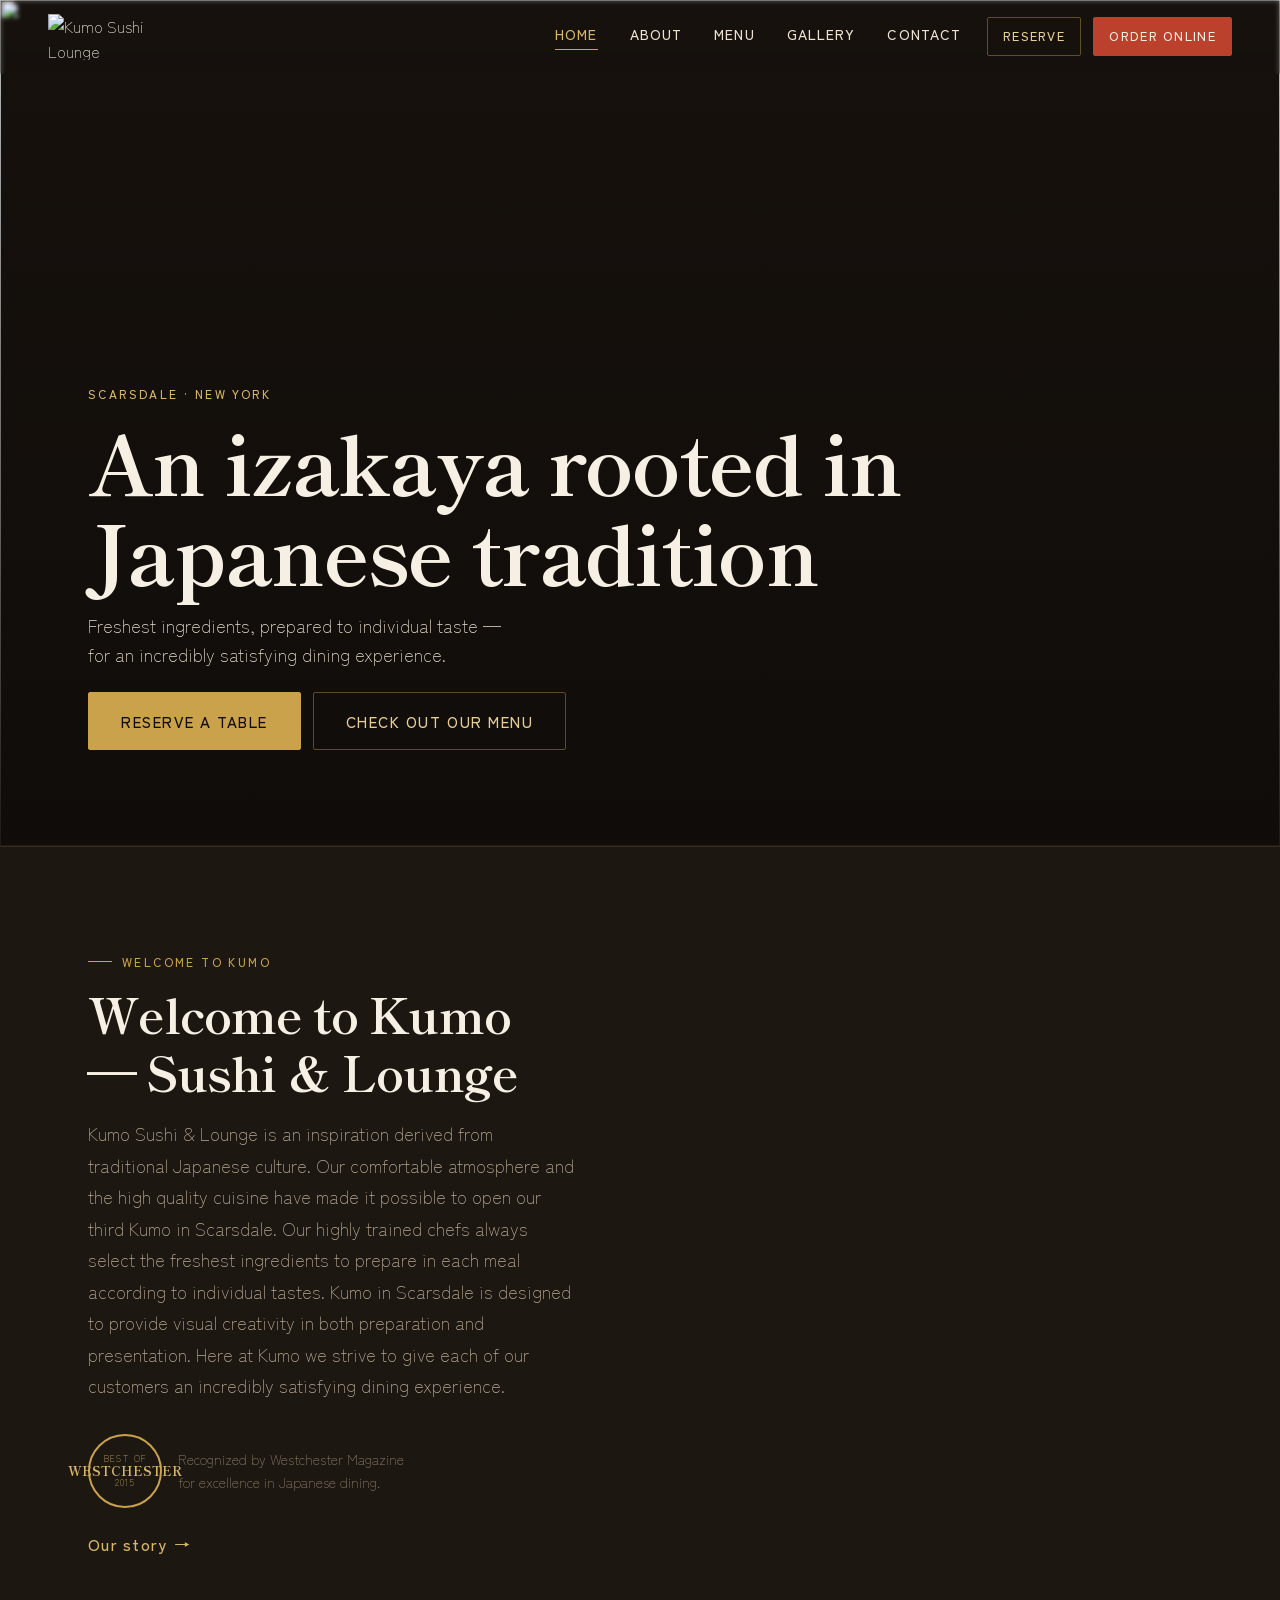
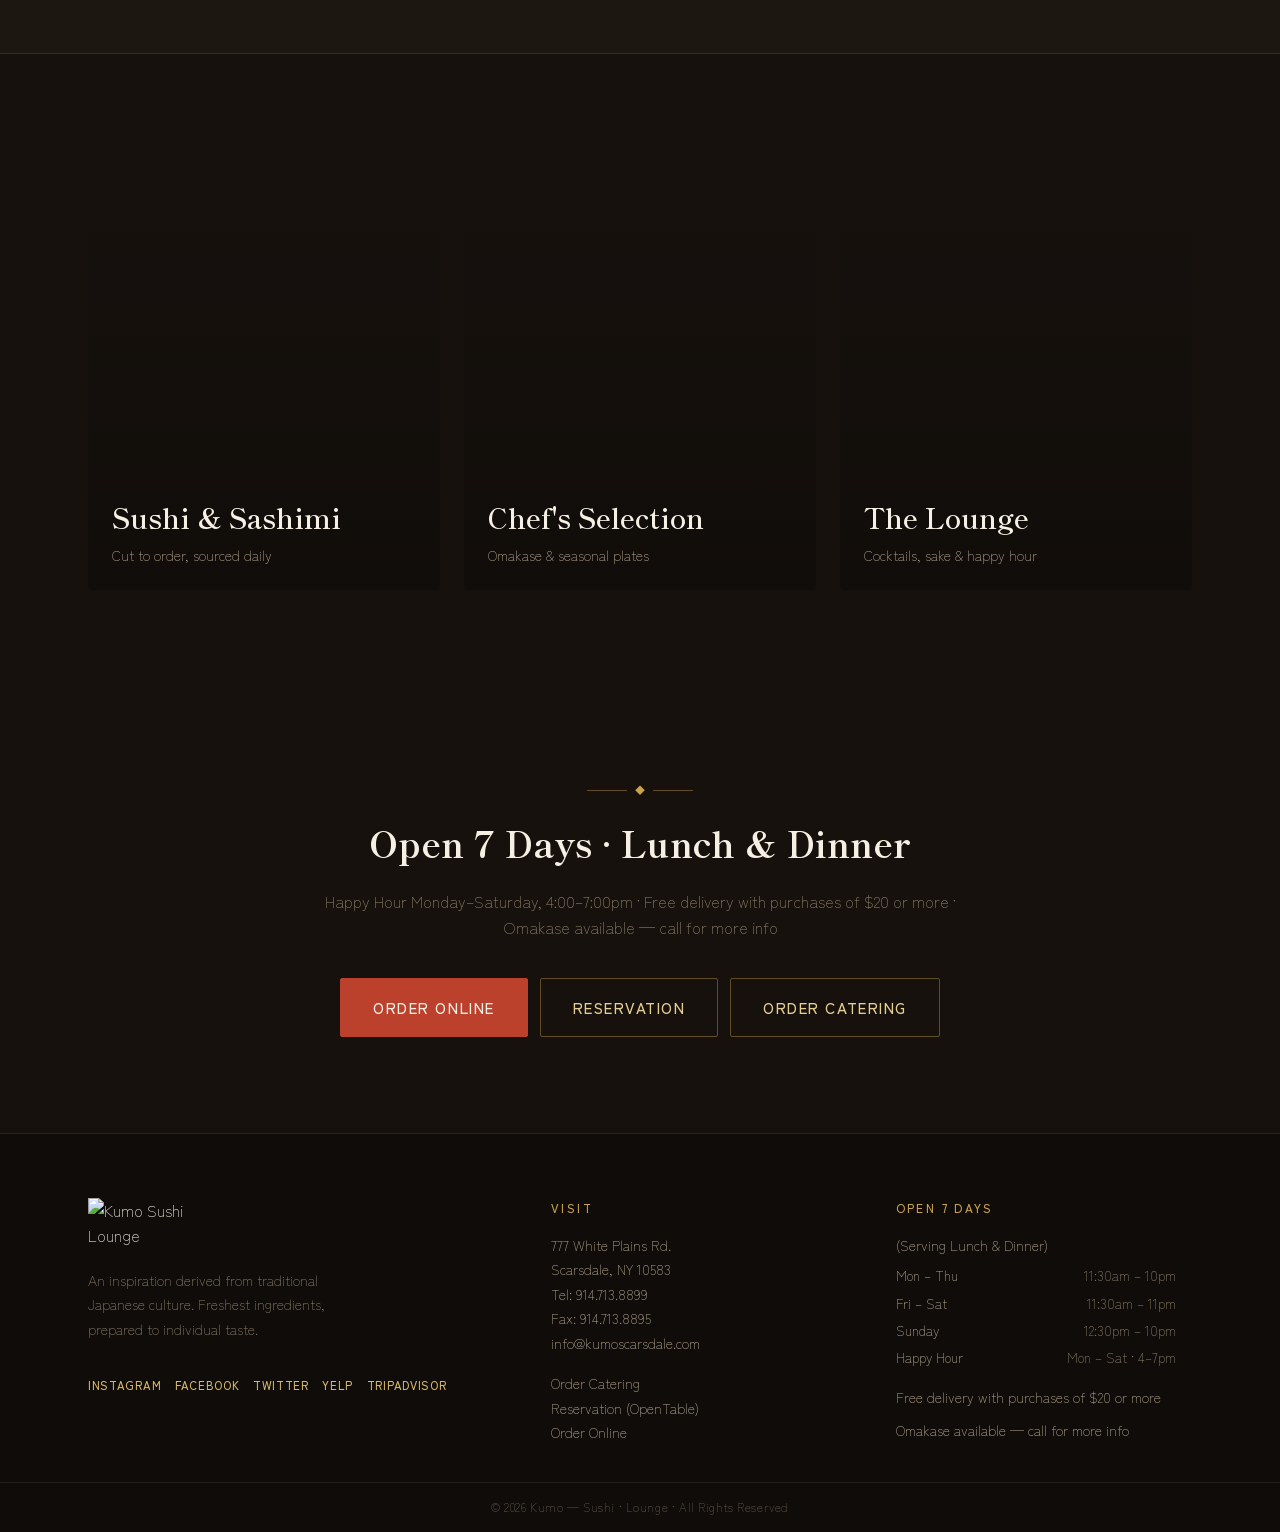
==== commit eee748de: "Agent V2 website edit" ====
--- a/index.html
+++ b/index.html
@@ -1,42 +1,42 @@
 <!DOCTYPE html>
+
 <html lang="en">
 <head>
-<meta charset="utf-8">
-<meta name="viewport" content="width=device-width, initial-scale=1">
-<meta name="theme-color" content="#c9a24b">
+<meta charset="utf-8"/>
+<meta content="width=device-width, initial-scale=1" name="viewport"/>
+<meta content="#c9a24b" name="theme-color"/>
 <title>Kumo Sushi Lounge | Japanese Izakaya in Scarsdale, NY</title>
-<meta name="description" content="We pick ingredients carefully and use only the freshest and natural ones to prepare every dish, and have been trying to cook them in a healthier way to provide the most nutritious food. Much attention has been attached to ensure you a cozy and inviting ambiance where you could enjoy not only the great meal but also the authentic atmosphere.">
-<meta name="robots" content="index, follow">
-<meta name="author" content="Kumo Sushi Lounge">
-<link rel="canonical" href="https://www.kumoscarsdale.com/">
-<meta property="og:type" content="website">
-<meta property="og:site_name" content="Kumo Sushi Lounge">
-<meta property="og:title" content="Kumo Sushi Lounge | Japanese Izakaya in Scarsdale, NY">
-<meta property="og:description" content="We pick ingredients carefully and use only the freshest and natural ones to prepare every dish, and have been trying to cook them in a healthier way to provide the most nutritious food. Much attention has been attached to ensure you a cozy and inviting ambiance where you could enjoy not only the great meal but also the authentic atmosphere.">
-<meta property="og:url" content="https://www.kumoscarsdale.com/">
-<meta property="og:image" content="https://quseprdus1.blob.core.windows.net/kora-business-images/user-media/dd826c39-4bc3-42fb-8cae-ec34a6b6279a/de8c94d8-887e-4625-825f-ec262dbc28df/1786426370_cwwhte.jpg">
-<meta name="twitter:card" content="summary_large_image">
-<meta name="twitter:title" content="Kumo Sushi Lounge | Japanese Izakaya in Scarsdale, NY">
-<meta name="twitter:description" content="We pick ingredients carefully and use only the freshest and natural ones to prepare every dish, and have been trying to cook them in a healthier way to provide the most nutritious food. Much attention has been attached to ensure you a cozy and inviting ambiance where you could enjoy not only the great meal but also the authentic atmosphere.">
-<link rel="icon" href="https://quseprdus1.blob.core.windows.net/kora-business-images/user-media/dd826c39-4bc3-42fb-8cae-ec34a6b6279a/de8c94d8-887e-4625-825f-ec262dbc28df/1786366237_hpxwij.png" type="image/png">
+<meta content="We pick ingredients carefully and use only the freshest and natural ones to prepare every dish, and have been trying to cook them in a healthier way to provide the most nutritious food. Much attention has been attached to ensure you a cozy and inviting ambiance where you could enjoy not only the great meal but also the authentic atmosphere." name="description"/>
+<meta content="noindex, nofollow" name="robots"/>
+<meta content="Kumo Sushi Lounge" name="author"/>
+<meta content="website" property="og:type"/>
+<meta content="Kumo Sushi Lounge" property="og:site_name"/>
+<meta content="Kumo Sushi Lounge | Japanese Izakaya in Scarsdale, NY" property="og:title"/>
+<meta content="We pick ingredients carefully and use only the freshest and natural ones to prepare every dish, and have been trying to cook them in a healthier way to provide the most nutritious food. Much attention has been attached to ensure you a cozy and inviting ambiance where you could enjoy not only the great meal but also the authentic atmosphere." property="og:description"/>
+<meta content="https://quseprdus1.blob.core.windows.net/kora-business-images/user-media/dd826c39-4bc3-42fb-8cae-ec34a6b6279a/de8c94d8-887e-4625-825f-ec262dbc28df/1786426370_cwwhte.jpg" property="og:image"/>
+<meta content="summary_large_image" name="twitter:card"/>
+<meta content="Kumo Sushi Lounge | Japanese Izakaya in Scarsdale, NY" name="twitter:title"/>
+<meta content="We pick ingredients carefully and use only the freshest and natural ones to prepare every dish, and have been trying to cook them in a healthier way to provide the most nutritious food. Much attention has been attached to ensure you a cozy and inviting ambiance where you could enjoy not only the great meal but also the authentic atmosphere." name="twitter:description"/>
 <!-- KORA_GOOGLE_FONTS_START -->
 <link rel="preconnect" href="https://fonts.googleapis.com">
 <link rel="preconnect" href="https://fonts.gstatic.com" crossorigin>
-<link rel="stylesheet" href="https://fonts.googleapis.com/css2?family=Shippori+Mincho:wght@400;500;600;700;800&family=Zen+Kaku+Gothic+New:wght@300;400;500;700&display=swap">
+<link rel="preload" as="style" href="https://fonts.googleapis.com/css2?family=Shippori+Mincho:wght@400;600;700&amp;family=Zen+Kaku+Gothic+New:wght@400;600;700&amp;display=swap" onload="this.onload=null;this.rel='stylesheet'">
+<noscript><link rel="stylesheet" href="https://fonts.googleapis.com/css2?family=Shippori+Mincho:wght@400;600;700&amp;family=Zen+Kaku+Gothic+New:wght@400;600;700&amp;display=swap"></noscript>
 <!-- KORA_GOOGLE_FONTS_END -->
-<link href="assets/styles.css" rel="stylesheet">
-<link href="assets/site.css" rel="stylesheet">
-<link rel="preload" as="image" href="https://quseprdus1.blob.core.windows.net/kora-business-images/user-media/dd826c39-4bc3-42fb-8cae-ec34a6b6279a/de8c94d8-887e-4625-825f-ec262dbc28df/1786426370_cwwhte.jpg">
-<script type="application/ld+json">
-{
+<link href="assets/styles.css" rel="stylesheet"/>
+<link href="assets/site.css" rel="stylesheet"/>
+<link as="image" href="https://quseprdus1.blob.core.windows.net/kora-business-images/user-media/dd826c39-4bc3-42fb-8cae-ec34a6b6279a/de8c94d8-887e-4625-825f-ec262dbc28df/1786426370_cwwhte.jpg" rel="preload"/>
+<script type="application/ld+json">{
   "@context": "https://schema.org",
   "@type": "Restaurant",
   "name": "Kumo Sushi Lounge",
   "image": "https://quseprdus1.blob.core.windows.net/kora-business-images/user-media/dd826c39-4bc3-42fb-8cae-ec34a6b6279a/de8c94d8-887e-4625-825f-ec262dbc28df/1786426370_cwwhte.jpg",
-  "url": "https://www.kumoscarsdale.com/",
   "telephone": "+19147138899",
   "email": "info@kumoscarsdale.com",
-  "servesCuisine": ["Japanese", "Sushi"],
+  "servesCuisine": [
+    "Japanese",
+    "Sushi"
+  ],
   "priceRange": "$$",
   "address": {
     "@type": "PostalAddress",
@@ -47,80 +47,173 @@
     "addressCountry": "US"
   },
   "openingHoursSpecification": [
-    {"@type":"OpeningHoursSpecification","dayOfWeek":["Monday","Tuesday","Wednesday","Thursday"],"opens":"11:30","closes":"22:00"},
-    {"@type":"OpeningHoursSpecification","dayOfWeek":["Friday","Saturday"],"opens":"11:30","closes":"23:00"},
-    {"@type":"OpeningHoursSpecification","dayOfWeek":"Sunday","opens":"12:30","closes":"22:00"}
+    {
+      "@type": "OpeningHoursSpecification",
+      "dayOfWeek": [
+        "Monday",
+        "Tuesday",
+        "Wednesday",
+        "Thursday"
+      ],
+      "opens": "11:30",
+      "closes": "22:00"
+    },
+    {
+      "@type": "OpeningHoursSpecification",
+      "dayOfWeek": [
+        "Friday",
+        "Saturday"
+      ],
+      "opens": "11:30",
+      "closes": "23:00"
+    },
+    {
+      "@type": "OpeningHoursSpecification",
+      "dayOfWeek": "Sunday",
+      "opens": "12:30",
+      "closes": "22:00"
+    }
   ],
   "acceptsReservations": "True"
-}
-</script>
+}</script>
+
+</link></link><!-- KORA_FAVICON_START -->
+<link href="https://quseprdus1.blob.core.windows.net/kora-business-images/user-media/dd826c39-4bc3-42fb-8cae-ec34a6b6279a/de8c94d8-887e-4625-825f-ec262dbc28df/1786366237_hpxwij.png" rel="icon" type="image/png"/>
+<link href="https://quseprdus1.blob.core.windows.net/kora-business-images/user-media/dd826c39-4bc3-42fb-8cae-ec34a6b6279a/de8c94d8-887e-4625-825f-ec262dbc28df/1786366237_hpxwij.png" rel="apple-touch-icon"/>
+<!-- KORA_FAVICON_END -->
 </head>
 <body data-page="home">
 <a class="sr-only" href="#main">Skip to content</a>
-<header class="site-header" data-header></header>
-<div class="mobile-nav" data-mobile-nav></div>
-
+<header class="site-header" data-header=""></header>
+<div class="mobile-nav" data-mobile-nav=""></div>
 <main id="main">
-  <section class="hero" aria-label="Kumo Sushi Lounge hero">
-    <div class="hero-media">
-      <img src="https://quseprdus1.blob.core.windows.net/kora-business-images/user-media/dd826c39-4bc3-42fb-8cae-ec34a6b6279a/de8c94d8-887e-4625-825f-ec262dbc28df/1786426370_cwwhte.jpg" alt="" width="1920" height="1080" fetchpriority="high">
-    </div>
-    <div class="hero-veil" aria-hidden="true"></div>
-    <div class="hero-frame">
-      <p class="hero-locale">Scarsdale · New York</p>
-      <h1 class="hero-brand">An izakaya rooted in Japanese tradition</h1>
-      <p class="hero-line">Freshest ingredients, prepared to individual taste — for an incredibly satisfying dining experience.</p>
-      <div class="hero-actions">
-        <a class="btn btn-primary" data-reserve href="https://www.opentable.com/restaurant/profile/1505575/reserve?restref=1505575&lang=en-US&ot_source=Restaurant%20website" target="_blank" rel="noopener noreferrer">Reserve a Table</a>
-        <a class="btn btn-ghost" href="menu.html">Check Out Our Menu</a>
-      </div>
-    </div>
-  </section>
-
-  <section class="section">
-    <div class="tile-grid reveal">
-      <a class="tile" href="menu.html" style="background-image:url('https://quseprdus1.blob.core.windows.net/kora-business-images/user-media/dd826c39-4bc3-42fb-8cae-ec34a6b6279a/de8c94d8-887e-4625-825f-ec262dbc28df/1786426315_4klhtc.jpg')" aria-label="Sushi &amp; Sashimi">
-        <div class="tile-copy"><h3>Sushi &amp; Sashimi</h3><p>Cut to order, sourced daily</p></div>
-      </a>
-      <a class="tile" href="menu.html" style="background-image:url('https://quseprdus1.blob.core.windows.net/kora-business-images/user-media/dd826c39-4bc3-42fb-8cae-ec34a6b6279a/de8c94d8-887e-4625-825f-ec262dbc28df/1786426305_e57pcu.jpg')" aria-label="Chef's Selection">
-        <div class="tile-copy"><h3>Chef's Selection</h3><p>Omakase &amp; seasonal plates</p></div>
-      </a>
-      <a class="tile" href="menu.html" style="background-image:url('https://quseprdus1.blob.core.windows.net/kora-business-images/user-media/dd826c39-4bc3-42fb-8cae-ec34a6b6279a/de8c94d8-887e-4625-825f-ec262dbc28df/1786426375_3vnhbb.jpg')" aria-label="The Lounge">
-        <div class="tile-copy"><h3>The Lounge</h3><p>Cocktails, sake &amp; happy hour</p></div>
-      </a>
-    </div>
-  </section>
-
-  <section class="story" id="about">
-    <div class="story-inner">
-      <div class="reveal">
-        <p class="kicker">Welcome to Kumo</p>
-        <h2>Welcome to Kumo — Sushi &amp; Lounge</h2>
-        <p>Kumo Sushi &amp; Lounge is an inspiration derived from traditional Japanese culture. Our comfortable atmosphere and the high quality cuisine have made it possible to open our third Kumo in Scarsdale. Our highly trained chefs always select the freshest ingredients to prepare in each meal according to individual tastes. Kumo in Scarsdale is designed to provide visual creativity in both preparation and presentation. Here at Kumo we strive to give each of our customers an incredibly satisfying dining experience.</p>
-        <div class="award-row">
-          <div class="award-seal" aria-hidden="true"><span>BEST OF</span><span>WESTCHESTER</span><span>2015</span></div>
-          <p>Recognized by Westchester Magazine for excellence in Japanese dining.</p>
-        </div>
-        <p style="margin-top:1.5rem"><a class="text-link" href="about.html">Our story <span aria-hidden="true">→</span></a></p>
-      </div>
-      <div class="story-media reveal" style="background-image:url('https://quseprdus1.blob.core.windows.net/kora-business-images/user-media/dd826c39-4bc3-42fb-8cae-ec34a6b6279a/de8c94d8-887e-4625-825f-ec262dbc28df/1786426300_f0ncqg.jpg')" role="img" aria-label="Sashimi at Kumo"></div>
-    </div>
-  </section>
-
-  <section class="section hours-band reveal">
-    <div class="divider" aria-hidden="true"><i></i><span>◆</span><i></i></div>
-    <h2>Open 7 Days · Lunch &amp; Dinner</h2>
-    <p>Happy Hour Monday–Saturday, 4:00–7:00pm · Free delivery with purchases of $20 or more · Omakase available — call for more info</p>
-    <div class="hero-actions">
-      <a class="btn btn-hot" data-order href="https://www.toasttab.com/kumo-sushi" target="_blank" rel="noopener noreferrer">Order Online</a>
-      <a class="btn btn-ghost" data-reserve href="https://www.opentable.com/restaurant/profile/1505575/reserve?restref=1505575&lang=en-US&ot_source=Restaurant%20website" target="_blank" rel="noopener noreferrer">Reservation</a>
-      <a class="btn btn-ghost" data-catering href="https://www.ezcater.com/catering/pvt/kumo-japanese-restaurant-3?fcv=1" target="_blank" rel="noopener noreferrer">Order Catering</a>
-    </div>
-  </section>
+<section aria-label="Kumo Sushi Lounge hero" class="hero">
+<div class="hero-media">
+<img alt="" fetchpriority="high" height="1080" src="https://quseprdus1.blob.core.windows.net/kora-business-images/user-media/dd826c39-4bc3-42fb-8cae-ec34a6b6279a/de8c94d8-887e-4625-825f-ec262dbc28df/1786426370_cwwhte.jpg" width="1920"/>
+</div>
+<div aria-hidden="true" class="hero-veil"></div>
+<div class="hero-frame">
+<p class="hero-locale">Scarsdale · New York</p>
+<h1 class="hero-brand">An izakaya rooted in Japanese tradition</h1>
+<p class="hero-line">Freshest ingredients, prepared to individual taste — for an incredibly satisfying dining experience.</p>
+<div class="hero-actions">
+<a class="btn btn-primary" data-reserve="" href="https://www.opentable.com/restaurant/profile/1505575/reserve?restref=1505575&amp;lang=en-US&amp;ot_source=Restaurant%20website" rel="noopener noreferrer" target="_blank">Reserve a Table</a>
+<a class="btn btn-ghost" href="menu.html">Check Out Our Menu</a>
+</div>
+</div>
+</section>
+<section class="story" id="about">
+<div class="story-inner">
+<div class="reveal">
+<p class="kicker">Welcome to Kumo</p>
+<h2>Welcome to Kumo — Sushi &amp; Lounge</h2>
+<p>Kumo Sushi &amp; Lounge is an inspiration derived from traditional Japanese culture. Our comfortable atmosphere and the high quality cuisine have made it possible to open our third Kumo in Scarsdale. Our highly trained chefs always select the freshest ingredients to prepare in each meal according to individual tastes. Kumo in Scarsdale is designed to provide visual creativity in both preparation and presentation. Here at Kumo we strive to give each of our customers an incredibly satisfying dining experience.</p>
+<div class="award-row">
+<div aria-hidden="true" class="award-seal"><span>BEST OF</span><span>WESTCHESTER</span><span>2015</span></div>
+<p>Recognized by Westchester Magazine for excellence in Japanese dining.</p>
+</div>
+<p style="margin-top:1.5rem"><a class="text-link" href="about.html">Our story <span aria-hidden="true">→</span></a></p>
+</div>
+<div aria-label="Sashimi at Kumo" class="story-media reveal" role="img" style="background-image:url('https://quseprdus1.blob.core.windows.net/kora-business-images/user-media/dd826c39-4bc3-42fb-8cae-ec34a6b6279a/de8c94d8-887e-4625-825f-ec262dbc28df/1786426300_f0ncqg.jpg')"></div>
+</div>
+</section>
+<section class="section">
+<div class="tile-grid reveal">
+<a aria-label="Sushi &amp; Sashimi" class="tile" href="menu.html" style="background-image:url('https://quseprdus1.blob.core.windows.net/kora-business-images/user-media/dd826c39-4bc3-42fb-8cae-ec34a6b6279a/de8c94d8-887e-4625-825f-ec262dbc28df/1786426315_4klhtc.jpg')">
+<div class="tile-copy"><h3>Sushi &amp; Sashimi</h3><p>Cut to order, sourced daily</p></div>
+</a>
+<a aria-label="Chef's Selection" class="tile" href="menu.html" style="background-image:url('https://quseprdus1.blob.core.windows.net/kora-business-images/user-media/dd826c39-4bc3-42fb-8cae-ec34a6b6279a/de8c94d8-887e-4625-825f-ec262dbc28df/1786426305_e57pcu.jpg')">
+<div class="tile-copy"><h3>Chef's Selection</h3><p>Omakase &amp; seasonal plates</p></div>
+</a>
+<a aria-label="The Lounge" class="tile" href="menu.html" style="background-image:url('https://quseprdus1.blob.core.windows.net/kora-business-images/user-media/dd826c39-4bc3-42fb-8cae-ec34a6b6279a/de8c94d8-887e-4625-825f-ec262dbc28df/1786426375_3vnhbb.jpg')">
+<div class="tile-copy"><h3>The Lounge</h3><p>Cocktails, sake &amp; happy hour</p></div>
+</a>
+</div>
+</section>
+<section class="section hours-band reveal">
+<div aria-hidden="true" class="divider"><i></i><span>◆</span><i></i></div>
+<h2>Open 7 Days · Lunch &amp; Dinner</h2>
+<p>Happy Hour Monday–Saturday, 4:00–7:00pm · Free delivery with purchases of $20 or more · Omakase available — call for more info</p>
+<div class="hero-actions">
+<a class="btn btn-hot" data-order="" href="https://www.toasttab.com/kumo-sushi" rel="noopener noreferrer" target="_blank">Order Online</a>
+<a class="btn btn-ghost" data-reserve="" href="https://www.opentable.com/restaurant/profile/1505575/reserve?restref=1505575&amp;lang=en-US&amp;ot_source=Restaurant%20website" rel="noopener noreferrer" target="_blank">Reservation</a>
+<a class="btn btn-ghost" data-catering="" href="https://www.ezcater.com/catering/pvt/kumo-japanese-restaurant-3?fcv=1" rel="noopener noreferrer" target="_blank">Order Catering</a>
+</div>
+</section>
 </main>
-
-<footer class="site-footer" data-footer></footer>
-<script src="js/includes.js" defer></script>
-<script src="js/main.js" defer></script>
+<footer class="site-footer" data-footer=""></footer>
+<script defer="" src="js/includes.js"></script>
+<script defer="" src="js/main.js"></script>
+<!-- KORA_BRANDING_FOOTER_SCRIPT_START -->
+<script>
+(function () {
+  var koraUrl = "https://askkora.ai";
+  var muted = "#64748b";
+  var blue = "#1E88E5";
+  var purple = "#7B1FA2";
+  var startMarker = 'KORA_' + 'BRANDING_FOOTER_START';
+  var endMarker = 'KORA_' + 'BRANDING_FOOTER_END';
+  var selector = '[data-kora-branding-footer="true"], .kora-powered-by';
+
+  function removeExisting() {
+    document.querySelectorAll(selector).forEach(function (node) {
+      if (node && node.parentNode) node.parentNode.removeChild(node);
+    });
+    var walker = document.createTreeWalker(document.documentElement, NodeFilter.SHOW_COMMENT);
+    var comments = [];
+    while (walker.nextNode()) {
+      if (walker.currentNode.nodeValue.indexOf(startMarker) !== -1 || walker.currentNode.nodeValue.indexOf(endMarker) !== -1) {
+        comments.push(walker.currentNode);
+      }
+    }
+    comments.forEach(function (node) {
+      if (node && node.parentNode) node.parentNode.removeChild(node);
+    });
+  }
+
+  function buildBranding() {
+    var wrapper = document.createElement('div');
+    wrapper.className = 'kora-powered-by';
+    wrapper.setAttribute('data-kora-branding-footer', 'true');
+    wrapper.style.cssText = 'display:flex;justify-content:flex-end;align-items:center;gap:0.35rem;padding:0.75rem 1rem;font-size:0.75rem;';
+    wrapper.innerHTML = '<span style="color:' + muted + '">Powered by</span>' +
+      '<a href="' + koraUrl + '" target="_blank" rel="noopener noreferrer" style="text-decoration:none;font-weight:600;background:linear-gradient(135deg,' + blue + ',' + purple + ');-webkit-background-clip:text;background-clip:text;-webkit-text-fill-color:transparent">Kora</a>';
+    return wrapper;
+  }
+
+  function targetFooter(allowFallback) {
+    var footer = document.querySelector('footer');
+    if (footer) return footer;
+    if (!allowFallback) return null;
+    return document.getElementById('site-footer') || document.body;
+  }
+
+  function placeBranding(allowFallback) {
+    var target = targetFooter(allowFallback);
+    if (!target) return false;
+    removeExisting();
+    target.appendChild(document.createComment(' ' + startMarker + ' '));
+    target.appendChild(buildBranding());
+    target.appendChild(document.createComment(' ' + endMarker + ' '));
+    return target.tagName && target.tagName.toLowerCase() === 'footer';
+  }
+
+  function start() {
+    if (placeBranding(false)) return;
+    var observer = new MutationObserver(function () {
+      if (placeBranding(false)) observer.disconnect();
+    });
+    observer.observe(document.documentElement, { childList: true, subtree: true });
+    window.setTimeout(function () { observer.disconnect(); placeBranding(true); }, 3000);
+  }
+
+  if (document.readyState === 'loading') {
+    document.addEventListener('DOMContentLoaded', start);
+  } else {
+    start();
+  }
+}());
+</script>
+<!-- KORA_BRANDING_FOOTER_SCRIPT_END -->
 </body>
 </html>
--- a/assets/styles.css
+++ b/assets/styles.css
@@ -1,52 +1,2 @@
-/* Compiled Tailwind placeholder — brand tokens mirrored for Kora agent. */
-:root, :host {
-  --font-sans: ui-sans-serif, system-ui, sans-serif;
-  --color-brand-primary: #c9a24b;
-  --color-brand-primary-dark: #a9853a;
-  --color-brand-primary-foreground: #100c09;
-  --color-brand-secondary: #16110d;
-  --color-brand-secondary-foreground: #f6f0e4;
-  --color-brand-accent: #bb412d;
-  --color-brand-accent-foreground: #f6f0e4;
-  --color-brand-dark: #100c09;
-  --color-brand-ink: #f6f0e4;
-  --color-brand-muted: #8f826d;
-  --color-brand-soft: #1d1712;
-  --color-brand-border: rgba(201, 162, 75, 0.28);
-  --font-brand: "Shippori Mincho", "Times New Roman", serif;
-  --font-heading: "Shippori Mincho", "Times New Roman", serif;
-  --font-body: "Zen Kaku Gothic New", system-ui, sans-serif;
-  --font-nav: "Zen Kaku Gothic New", system-ui, sans-serif;
-}
-@layer base {
-  :root {
-    --header-h: 72px;
-    --site-chrome-h: 72px;
-    --ease: cubic-bezier(0.22, 1, 0.36, 1);
-    --color-brand-primary: #c9a24b;
-    --color-brand-primary-dark: #a9853a;
-    --color-brand-primary-foreground: #100c09;
-    --color-brand-secondary: #16110d;
-    --color-brand-secondary-foreground: #f6f0e4;
-    --color-brand-accent: #bb412d;
-    --color-brand-accent-foreground: #f6f0e4;
-    --color-brand-dark: #100c09;
-    --color-brand-ink: #f6f0e4;
-    --color-brand-muted: #8f826d;
-    --color-brand-soft: #1d1712;
-    --color-brand-border: rgba(201, 162, 75, 0.28);
-    --font-brand: "Shippori Mincho", "Times New Roman", serif;
-    --font-heading: "Shippori Mincho", "Times New Roman", serif;
-    --font-body: "Zen Kaku Gothic New", system-ui, sans-serif;
-    --font-nav: "Zen Kaku Gothic New", system-ui, sans-serif;
-  }
-  html { scroll-behavior: smooth; }
-  body {
-    font-family: var(--font-body);
-    color: var(--color-brand-ink);
-    background: var(--color-brand-secondary);
-    line-height: 1.6;
-    -webkit-font-smoothing: antialiased;
-  }
-  h1, h2, h3, h4, h5, h6 { font-family: var(--font-brand); }
-}
+/*! tailwindcss v4.2.1 | MIT License | https://tailwindcss.com */
+@layer properties{@supports (((-webkit-hyphens:none)) and (not (margin-trim:inline))) or ((-moz-orient:inline) and (not (color:rgb(from red r g b)))){*,:before,:after,::backdrop{--tw-rotate-x:initial;--tw-rotate-y:initial;--tw-rotate-z:initial;--tw-skew-x:initial;--tw-skew-y:initial}}}@layer theme{:root,:host{--font-sans:ui-sans-serif, system-ui, sans-serif, "Apple Color Emoji", "Segoe UI Emoji", "Segoe UI Symbol", "Noto Color Emoji";--font-mono:ui-monospace, SFMono-Regular, Menlo, Monaco, Consolas, "Liberation Mono", "Courier New", monospace;--spacing:.25rem;--radius-sm:.25rem;--radius-md:.375rem;--default-font-family:var(--font-sans);--default-mono-font-family:var(--font-mono);--color-brand-secondary:#16110d;--color-brand-ink:#f6f0e4;--font-brand:"Shippori Mincho", "Times New Roman", serif;--font-body:"Zen Kaku Gothic New", system-ui, sans-serif}}@layer base{*,:after,:before,::backdrop{box-sizing:border-box;border:0 solid;margin:0;padding:0}::file-selector-button{box-sizing:border-box;border:0 solid;margin:0;padding:0}html,:host{-webkit-text-size-adjust:100%;tab-size:4;line-height:1.5;font-family:var(--default-font-family,ui-sans-serif, system-ui, sans-serif, "Apple Color Emoji", "Segoe UI Emoji", "Segoe UI Symbol", "Noto Color Emoji");font-feature-settings:var(--default-font-feature-settings,normal);font-variation-settings:var(--default-font-variation-settings,normal);-webkit-tap-highlight-color:transparent}hr{height:0;color:inherit;border-top-width:1px}abbr:where([title]){-webkit-text-decoration:underline dotted;text-decoration:underline dotted}h1,h2,h3,h4,h5,h6{font-size:inherit;font-weight:inherit}a{color:inherit;-webkit-text-decoration:inherit;-webkit-text-decoration:inherit;-webkit-text-decoration:inherit;text-decoration:inherit}b,strong{font-weight:bolder}code,kbd,samp,pre{font-family:var(--default-mono-font-family,ui-monospace, SFMono-Regular, Menlo, Monaco, Consolas, "Liberation Mono", "Courier New", monospace);font-feature-settings:var(--default-mono-font-feature-settings,normal);font-variation-settings:var(--default-mono-font-variation-settings,normal);font-size:1em}small{font-size:80%}sub,sup{vertical-align:baseline;font-size:75%;line-height:0;position:relative}sub{bottom:-.25em}sup{top:-.5em}table{text-indent:0;border-color:inherit;border-collapse:collapse}:-moz-focusring{outline:auto}progress{vertical-align:baseline}summary{display:list-item}ol,ul,menu{list-style:none}img,svg,video,canvas,audio,iframe,embed,object{vertical-align:middle;display:block}img,video{max-width:100%;height:auto}button,input,select,optgroup,textarea{font:inherit;font-feature-settings:inherit;font-variation-settings:inherit;letter-spacing:inherit;color:inherit;opacity:1;background-color:#0000;border-radius:0}::file-selector-button{font:inherit;font-feature-settings:inherit;font-variation-settings:inherit;letter-spacing:inherit;color:inherit;opacity:1;background-color:#0000;border-radius:0}:where(select:is([multiple],[size])) optgroup{font-weight:bolder}:where(select:is([multiple],[size])) optgroup option{padding-inline-start:20px}::file-selector-button{margin-inline-end:4px}::placeholder{opacity:1}@supports (not ((-webkit-appearance:-apple-pay-button))) or (contain-intrinsic-size:1px){::placeholder{color:currentColor}@supports (color:color-mix(in lab, red, red)){::placeholder{color:color-mix(in oklab, currentcolor 50%, transparent)}}}textarea{resize:vertical}::-webkit-search-decoration{-webkit-appearance:none}::-webkit-date-and-time-value{min-height:1lh;text-align:inherit}::-webkit-datetime-edit{display:inline-flex}::-webkit-datetime-edit-fields-wrapper{padding:0}::-webkit-datetime-edit{padding-block:0}::-webkit-datetime-edit-year-field{padding-block:0}::-webkit-datetime-edit-month-field{padding-block:0}::-webkit-datetime-edit-day-field{padding-block:0}::-webkit-datetime-edit-hour-field{padding-block:0}::-webkit-datetime-edit-minute-field{padding-block:0}::-webkit-datetime-edit-second-field{padding-block:0}::-webkit-datetime-edit-millisecond-field{padding-block:0}::-webkit-datetime-edit-meridiem-field{padding-block:0}::-webkit-calendar-picker-indicator{line-height:1}:-moz-ui-invalid{box-shadow:none}button,input:where([type=button],[type=reset],[type=submit]){appearance:button}::file-selector-button{appearance:button}::-webkit-inner-spin-button{height:auto}::-webkit-outer-spin-button{height:auto}[hidden]:where(:not([hidden=until-found])){display:none!important}:root{--header-h:72px;--site-chrome-h:72px;--ease:cubic-bezier(.22, 1, .36, 1);--color-brand-primary:#c9a24b;--color-brand-primary-dark:#a9853a;--color-brand-primary-foreground:#100c09;--color-brand-secondary:#16110d;--color-brand-secondary-foreground:#f6f0e4;--color-brand-accent:#bb412d;--color-brand-accent-foreground:#f6f0e4;--color-brand-dark:#100c09;--color-brand-ink:#f6f0e4;--color-brand-muted:#8f826d;--color-brand-soft:#1d1712;--color-brand-border:#c9a24b47;--font-brand:"Shippori Mincho", "Times New Roman", serif;--font-heading:"Shippori Mincho", "Times New Roman", serif;--font-body:"Zen Kaku Gothic New", system-ui, sans-serif;--font-nav:"Zen Kaku Gothic New", system-ui, sans-serif}html{scroll-behavior:smooth}body{font-family:var(--font-body);color:var(--color-brand-ink);background:var(--color-brand-secondary);-webkit-font-smoothing:antialiased;line-height:1.6}h1,h2,h3,h4,h5,h6{font-family:var(--font-brand)}}@layer components;@layer utilities{.visible{visibility:visible}.sr-only{clip-path:inset(50%);white-space:nowrap;border-width:0;width:1px;height:1px;margin:-1px;padding:0;position:absolute;overflow:hidden}.start{inset-inline-start:var(--spacing)}.block{display:block}.hidden{display:none}.transform{transform:var(--tw-rotate-x,) var(--tw-rotate-y,) var(--tw-rotate-z,) var(--tw-skew-x,) var(--tw-skew-y,)}.resize{resize:both}}@property --tw-rotate-x{syntax:"*";inherits:false}@property --tw-rotate-y{syntax:"*";inherits:false}@property --tw-rotate-z{syntax:"*";inherits:false}@property --tw-skew-x{syntax:"*";inherits:false}@property --tw-skew-y{syntax:"*";inherits:false}
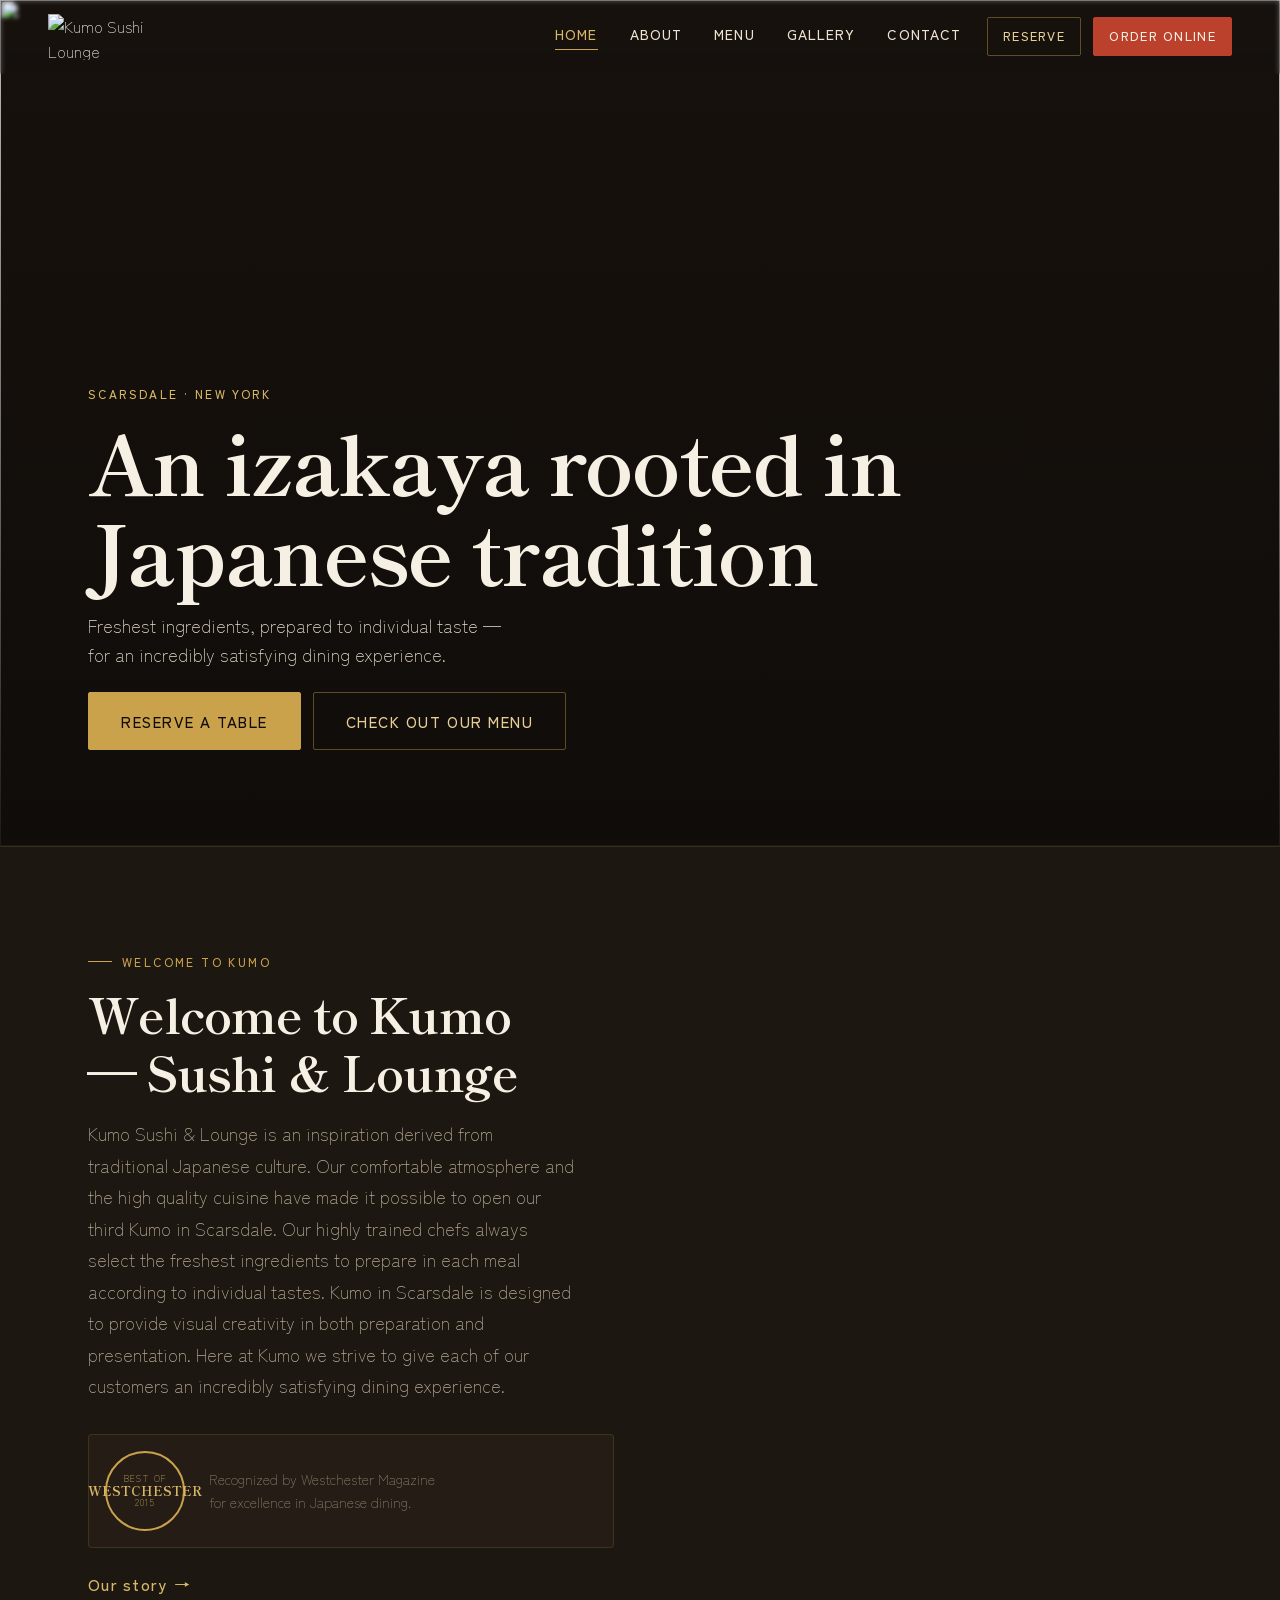
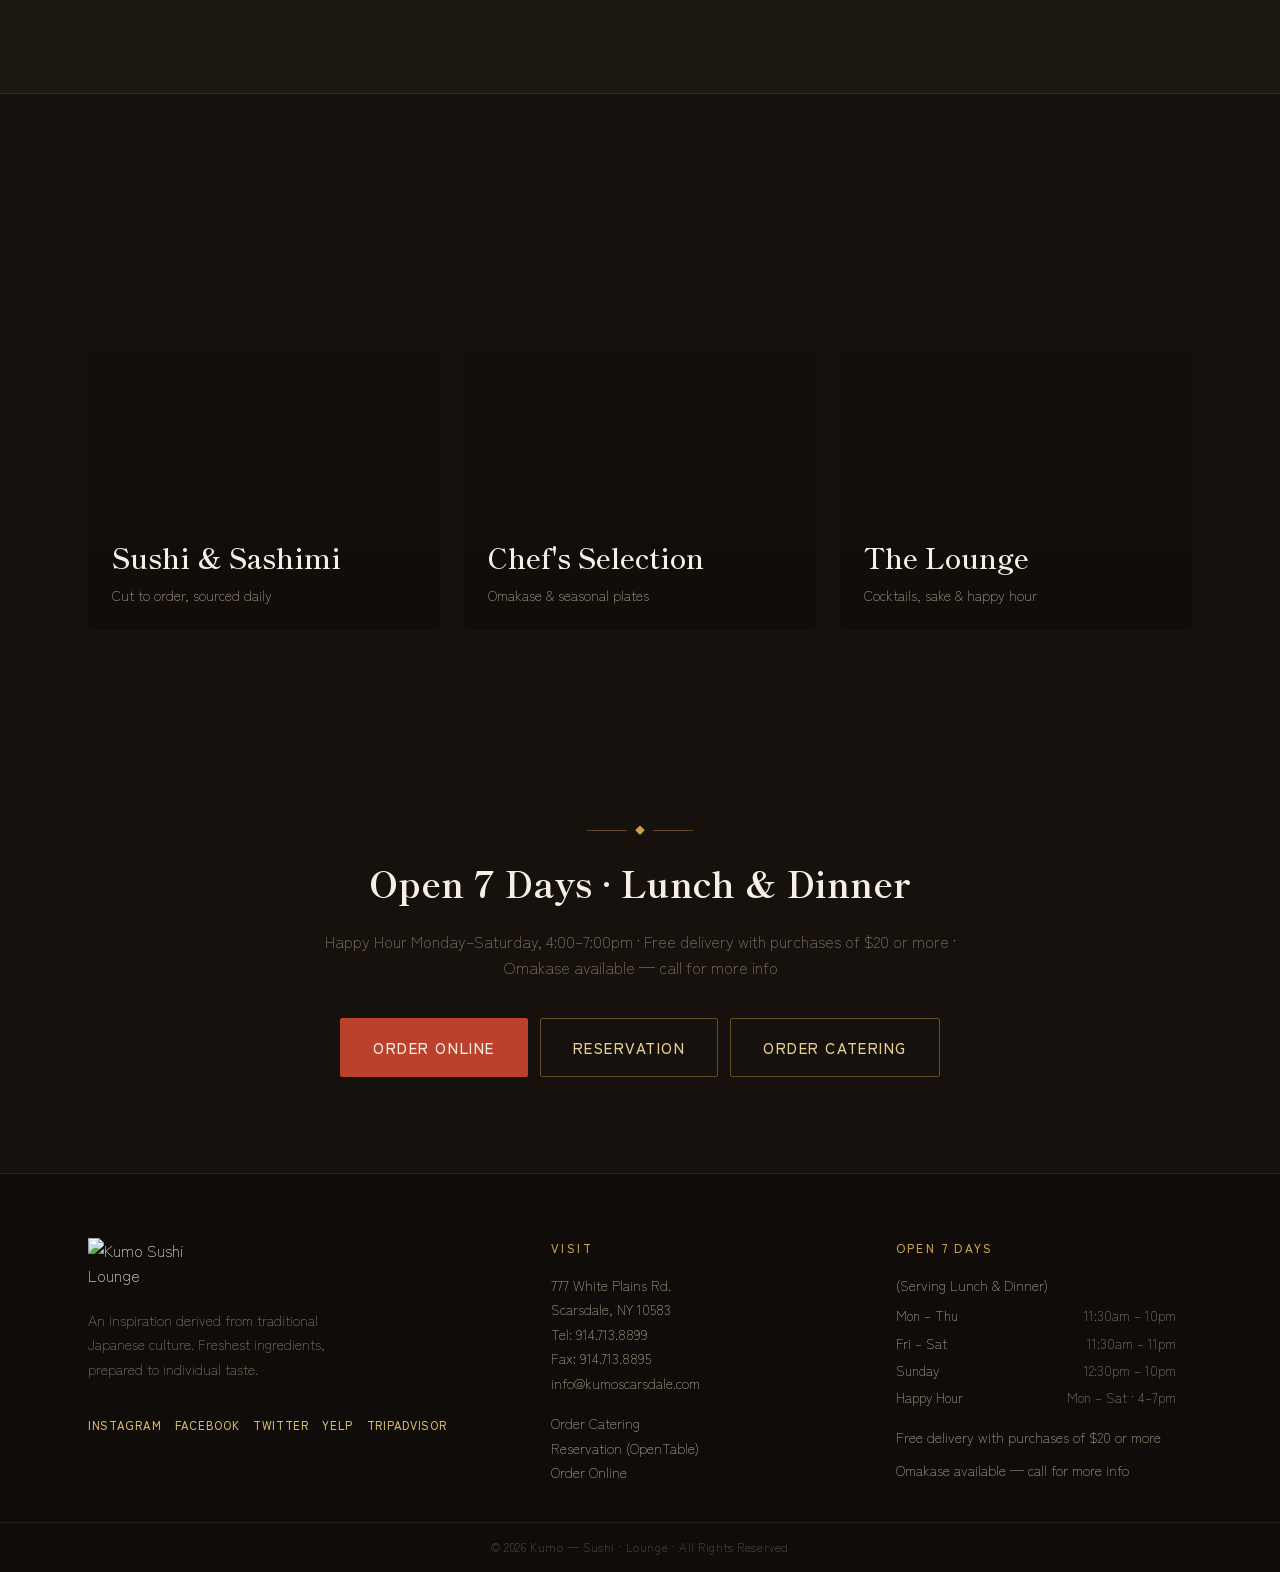
==== commit 60440f07: "Agent V2 website edit" ====
--- a/assets/site.css
+++ b/assets/site.css
@@ -487,12 +487,16 @@
 .award-row {
   display: flex;
   align-items: center;
-  gap: var(--space-4);
+  gap: var(--space-5);
   margin-top: var(--space-6);
+  padding: var(--space-4);
+  background: rgba(201, 162, 75, 0.05);
+  border: 1px solid var(--border-hairline);
+  border-radius: var(--radius-md);
 }
 .award-seal {
-  width: 74px;
-  height: 74px;
+  width: 80px;
+  height: 80px;
   border-radius: 50%;
   border: 2px solid var(--accent);
   display: flex;
@@ -503,6 +507,7 @@
   line-height: 1.1;
   color: var(--kumo-gold-400);
   flex-shrink: 0;
+  padding: 0.5rem;
 }
 .award-seal span:nth-child(1),
 .award-seal span:nth-child(3) { font-size: 9px; letter-spacing: 0.15em; }
